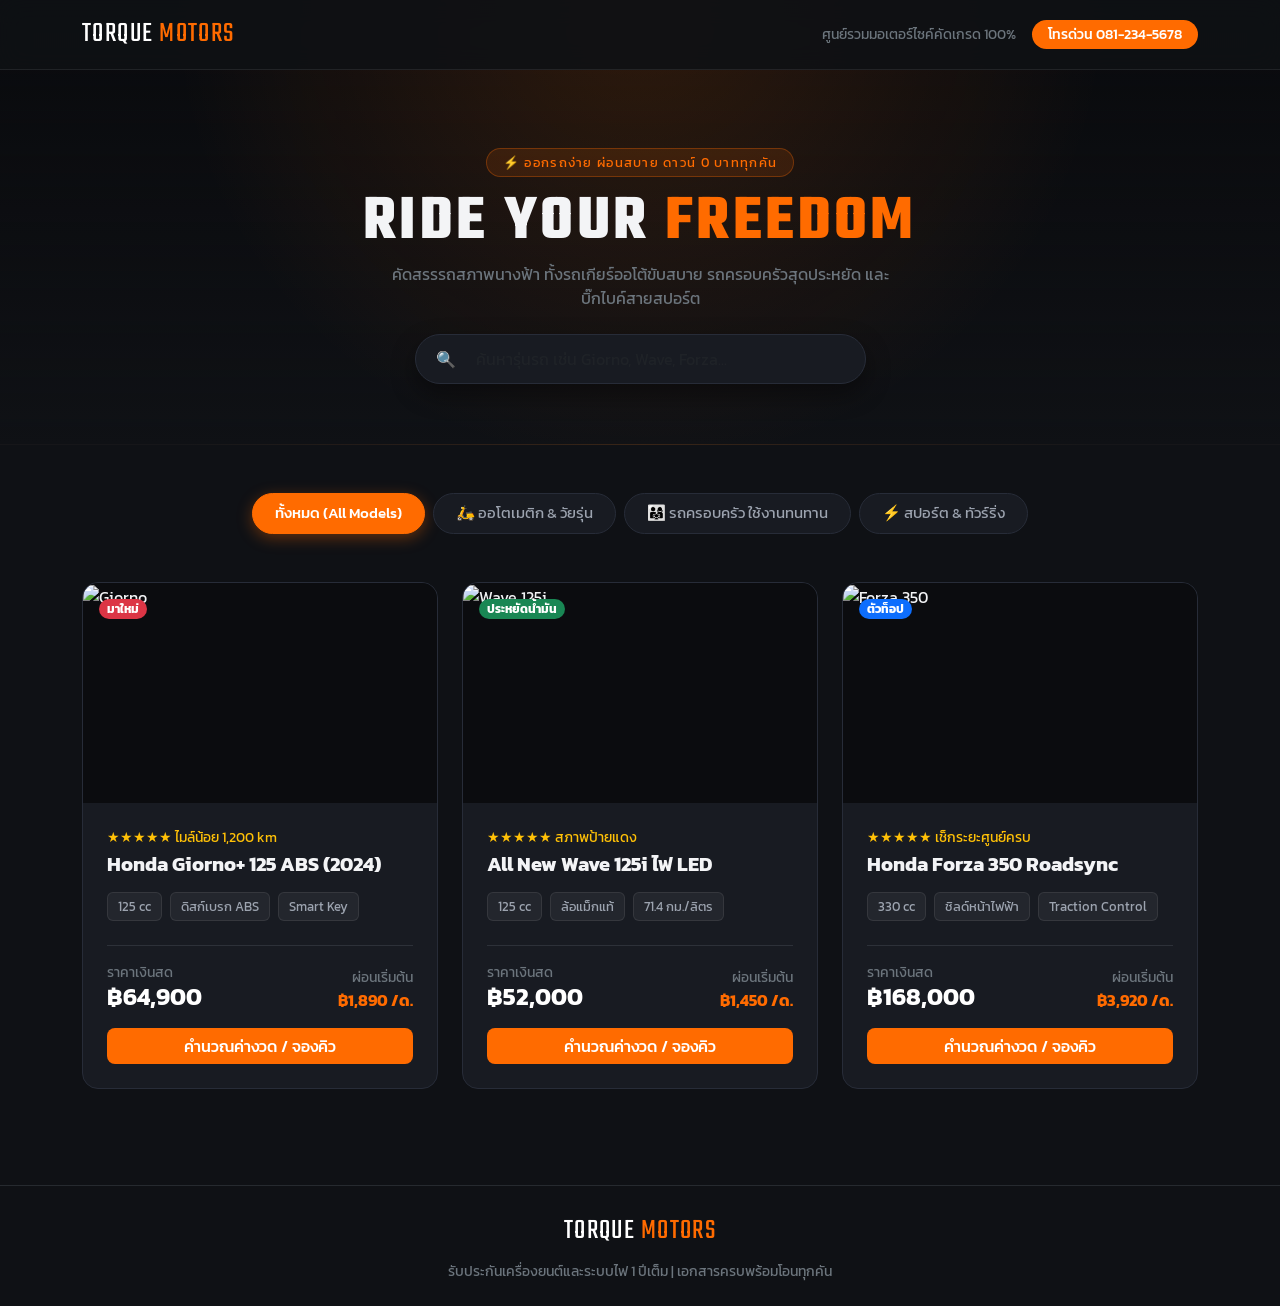
==== index.html @ 27808478 "first commit" ====
<!DOCTYPE html>
<html lang="th">
<head>
  <meta charset="UTF-8">
  <meta name="viewport" content="width=device-width, initial-scale=1.0">
  <title>TORQUE MOTORS | ซื้อขาย แลกเปลี่ยน รถมอเตอร์ไซค์คุณภาพ</title>

  <!-- Bootstrap 5.3 CSS CDN -->
  <link href="https://cdn.jsdelivr.net/npm/bootstrap@5.3.3/dist/css/bootstrap.min.css" rel="stylesheet">
  <link rel="stylesheet" href="style.css">
</head>
<body>

  <!-- แถบ Navigation -->
  <nav class="navbar navbar-expand-lg street-nav fixed-top py-2">
    <div class="container">
      <a class="navbar-brand brand-logo" href="#">
        TORQUE <span>MOTORS</span>
      </a>
      
      <div class="d-flex align-items-center gap-3">
        <span class="d-none d-md-inline text-secondary small">ศูนย์รวมมอเตอร์ไซค์คัดเกรด 100%</span>
        <a href="tel:0812345678" class="btn btn-neon btn-sm px-3 rounded-pill">
          โทรด่วน 081-234-5678
        </a>
      </div>
    </div>
  </nav>

  <!-- Hero Section -->
  <header class="hero-banner text-center">
    <div class="container pt-5">
      <div class="badge-tag d-inline-block px-3 py-1 rounded-pill mb-3">
        ⚡ ออกรถง่าย ผ่อนสบาย ดาวน์ 0 บาททุกคัน
      </div>
      <h1 class="sport-title display-3 fw-bold mb-2">
        RIDE YOUR <span style="color: var(--neon-orange);">FREEDOM</span>
      </h1>
      <p class="text-secondary mb-4 mx-auto" style="max-width: 540px;">
        คัดสรรรถสภาพนางฟ้า ทั้งรถเกียร์ออโต้ขับสบาย รถครอบครัวสุดประหยัด และบิ๊กไบค์สายสปอร์ต
      </p>

      <!-- Search Box -->
      <div class="row justify-content-center">
        <div class="col-11 col-md-6 col-lg-5">
          <div class="search-box d-flex align-items-center">
            <span class="text-secondary me-2">🔍</span>
            <input type="text" id="searchInput" class="form-control" placeholder="ค้นหารุ่นรถ เช่น Giorno, Wave, Forza...">
          </div>
        </div>
      </div>
    </div>
  </header>

  <!-- Product & Filter Section -->
  <main class="container py-5">
    <!-- หมวดหมู่แบบกดสลับ -->
    <div class="d-flex justify-content-center flex-wrap gap-2 mb-5">
      <button class="tab-filter active" data-category="all">ทั้งหมด (All Models)</button>
      <button class="tab-filter" data-category="street">🛵 ออโตเมติก & วัยรุ่น</button>
      <button class="tab-filter" data-category="family">👨‍👩‍👧 รถครอบครัว ใช้งานทนทาน</button>
      <button class="tab-filter" data-category="sport">⚡ สปอร์ต & ทัวร์ริ่ง</button>
    </div>

    <!-- รายการรถ -->
    <div class="row g-4" id="bikeGrid">

      <!-- คันที่ 1: Giorno (สไตล์วัยรุ่น/ผู้ใหญ่ชิคๆ) -->
      <div class="col-12 col-md-6 col-lg-4 bike-item" data-category="street" data-name="giorno plus 125">
        <div class="moto-card h-100 d-flex flex-column">
          <div class="moto-thumb">
            <img src="https://images.unsplash.com/photo-1558981403-c5f9899a28bc?auto=format&fit=crop&w=700&q=80" alt="Giorno">
            <span class="badge bg-danger position-absolute top-0 start-0 m-3 rounded-pill px-2 py-1">มาใหม่</span>
          </div>
          <div class="p-4 d-flex flex-column flex-grow-1">
            <div class="text-warning small mb-1">★★★★★ ไมล์น้อย 1,200 km</div>
            <h3 class="h5 fw-bold mb-3">Honda Giorno+ 125 ABS (2024)</h3>
            
            <div class="d-flex flex-wrap gap-2 mb-4">
              <span class="spec-chip">125 cc</span>
              <span class="spec-chip">ดิสก์เบรก ABS</span>
              <span class="spec-chip">Smart Key</span>
            </div>

            <div class="mt-auto pt-3 border-top border-secondary border-opacity-25">
              <div class="d-flex justify-content-between align-items-end mb-3">
                <div>
                  <span class="text-secondary small d-block">ราคาเงินสด</span>
                  <span class="h4 fw-bold mb-0 text-white">฿64,900</span>
                </div>
                <div class="text-end">
                  <span class="text-secondary small d-block">ผ่อนเริ่มต้น</span>
                  <span class="fw-bold" style="color: var(--neon-orange);">฿1,890 /ด.</span>
                </div>
              </div>

              <div class="d-grid gap-2">
                <button class="btn btn-neon calc-btn" data-model="Honda Giorno+ 125" data-price="64900">
                  คำนวณค่างวด / จองคิว
                </button>
              </div>
            </div>
          </div>
        </div>
      </div>

      <!-- คันที่ 2: Wave (รถครอบครัว ทน ประหยัดน้ำมัน) -->
      <div class="col-12 col-md-6 col-lg-4 bike-item" data-category="family" data-name="wave 125i led">
        <div class="moto-card h-100 d-flex flex-column">
          <div class="moto-thumb">
            <img src="https://images.unsplash.com/photo-1568772585407-9361f9bf3a87?auto=format&fit=crop&w=700&q=80" alt="Wave 125i">
            <span class="badge bg-success position-absolute top-0 start-0 m-3 rounded-pill px-2 py-1">ประหยัดน้ำมัน</span>
          </div>
          <div class="p-4 d-flex flex-column flex-grow-1">
            <div class="text-warning small mb-1">★★★★★ สภาพป้ายแดง</div>
            <h3 class="h5 fw-bold mb-3">All New Wave 125i ไฟ LED</h3>
            
            <div class="d-flex flex-wrap gap-2 mb-4">
              <span class="spec-chip">125 cc</span>
              <span class="spec-chip">ล้อแม็กแท้</span>
              <span class="spec-chip">71.4 กม./ลิตร</span>
            </div>

            <div class="mt-auto pt-3 border-top border-secondary border-opacity-25">
              <div class="d-flex justify-content-between align-items-end mb-3">
                <div>
                  <span class="text-secondary small d-block">ราคาเงินสด</span>
                  <span class="h4 fw-bold mb-0 text-white">฿52,000</span>
                </div>
                <div class="text-end">
                  <span class="text-secondary small d-block">ผ่อนเริ่มต้น</span>
                  <span class="fw-bold" style="color: var(--neon-orange);">฿1,450 /ด.</span>
                </div>
              </div>

              <div class="d-grid gap-2">
                <button class="btn btn-neon calc-btn" data-model="Wave 125i LED" data-price="52000">
                  คำนวณค่างวด / จองคิว
                </button>
              </div>
            </div>
          </div>
        </div>
      </div>

      <!-- คันที่ 3: Forza 350 (บิ๊กสกู๊ตเตอร์ หรู เท่ สปอร์ต) -->
      <div class="col-12 col-md-6 col-lg-4 bike-item" data-category="sport" data-name="forza 350 roadsync">
        <div class="moto-card h-100 d-flex flex-column">
          <div class="moto-thumb">
            <img src="https://images.unsplash.com/photo-1485965120184-e220f721d03e?auto=format&fit=crop&w=700&q=80" alt="Forza 350">
            <span class="badge bg-primary position-absolute top-0 start-0 m-3 rounded-pill px-2 py-1">ตัวท็อป</span>
          </div>
          <div class="p-4 d-flex flex-column flex-grow-1">
            <div class="text-warning small mb-1">★★★★★ เช็กระยะศูนย์ครบ</div>
            <h3 class="h5 fw-bold mb-3">Honda Forza 350 Roadsync</h3>
            
            <div class="d-flex flex-wrap gap-2 mb-4">
              <span class="spec-chip">330 cc</span>
              <span class="spec-chip">ชิลด์หน้าไฟฟ้า</span>
              <span class="spec-chip">Traction Control</span>
            </div>

            <div class="mt-auto pt-3 border-top border-secondary border-opacity-25">
              <div class="d-flex justify-content-between align-items-end mb-3">
                <div>
                  <span class="text-secondary small d-block">ราคาเงินสด</span>
                  <span class="h4 fw-bold mb-0 text-white">฿168,000</span>
                </div>
                <div class="text-end">
                  <span class="text-secondary small d-block">ผ่อนเริ่มต้น</span>
                  <span class="fw-bold" style="color: var(--neon-orange);">฿3,920 /ด.</span>
                </div>
              </div>

              <div class="d-grid gap-2">
                <button class="btn btn-neon calc-btn" data-model="Forza 350" data-price="168000">
                  คำนวณค่างวด / จองคิว
                </button>
              </div>
            </div>
          </div>
        </div>
      </div>

    </div>

    <!-- ข้อความค้นหาไม่เจอ -->
    <div id="noMatch" class="text-center py-5 d-none">
      <h4 class="text-secondary">ไม่พบรถรุ่นที่คุณตามหา</h4>
      <p class="text-muted small">พิมพ์ยี่ห้อหรือรุ่นอื่น หรือติดต่อทีมงานให้ช่วยหารถได้ทันทีครับ</p>
    </div>
  </main>

  <!-- Modal ป๊อปอัปคำนวณค่างวด -->
  <div class="modal fade" id="calcModal" tabindex="-1">
    <div class="modal-dialog modal-dialog-centered">
      <div class="modal-content" style="background-color: var(--bg-card); border: 1px solid var(--border-card); color: #fff;">
        <div class="modal-header border-bottom border-secondary border-opacity-25">
          <h5 class="modal-title font-monospace" id="modalBikeName">คำนวณค่างวด</h5>
          <button type="button" class="btn-close btn-close-white" data-bs-dismiss="modal"></button>
        </div>
        <div class="modal-body p-4">
          <div class="mb-3">
            <label class="form-label small text-secondary">ราคาตัวรถ (บาท)</label>
            <input type="text" id="modalPriceInput" class="form-control bg-dark text-white border-secondary" readonly>
          </div>
          
          <div class="mb-3">
            <label class="form-label small text-secondary">เลือกเงินดาวน์: <span id="downPercentText" class="text-warning">15%</span></label>
            <input type="range" class="form-range" id="downRange" min="0" max="30" step="5" value="15">
          </div>

          <div class="mb-4">
            <label class="form-label small text-secondary">ระยะเวลาผ่อน</label>
            <select class="form-select bg-dark text-white border-secondary" id="periodSelect">
              <option value="24">24 เดือน (2 ปี)</option>
              <option value="36" selected>36 เดือน (3 ปี)</option>
              <option value="48">48 เดือน (4 ปี)</option>
            </select>
          </div>

          <div class="p-3 rounded text-center" style="background: rgba(255, 107, 0, 0.1); border: 1px dashed var(--neon-orange);">
            <div class="small text-secondary mb-1">ประมาณการค่างวดต่อเดือน</div>
            <div class="display-6 fw-bold" style="color: var(--neon-orange);" id="monthlyResult">฿0</div>
          </div>
        </div>
        <div class="modal-footer border-top border-secondary border-opacity-25">
          <button type="button" class="btn btn-secondary btn-sm" data-bs-dismiss="modal">ปิด</button>
          <a href="#" id="lineConfirmBtn" class="btn btn-neon btn-sm">สนใจทักไลน์จองคันนี้</a>
        </div>
      </div>
    </div>
  </div>

  <!-- Footer -->
  <footer class="py-4 text-center border-top border-secondary border-opacity-25 mt-5">
    <div class="container">
      <div class="brand-logo mb-2">TORQUE <span>MOTORS</span></div>
      <p class="text-secondary small mb-0">รับประกันเครื่องยนต์และระบบไฟ 1 ปีเต็ม | เอกสารครบพร้อมโอนทุกคัน</p>
    </div>
  </footer>

  <!-- Bootstrap 5.3 JS Bundle -->
  <script src="https://cdn.jsdelivr.net/npm/bootstrap@5.3.3/dist/js/bootstrap.bundle.min.js"></script>
  <script src="script.js"></script>
</body>
</html>
---- style.css ----
@import url('https://fonts.googleapis.com/css2?family=Kanit:wght@300;400;500;600;700&family=Teko:wght@600;700&display=swap');

:root {
  --bg-dark: #0f1115;
  --bg-card: #181b22;
  --border-card: #272c38;
  --text-main: #f3f4f6;
  --text-dim: #9ca3af;
  --neon-orange: #ff6b00;
  --neon-orange-hover: #ff8533;
  --electric-blue: #0084ff;
}

body {
  background-color: var(--bg-dark);
  color: var(--text-main);
  font-family: 'Kanit', sans-serif;
  overflow-x: hidden;
}

/* หัวข้อสไตล์สปอร์ตโฉบเฉี่ยว */
.sport-title {
  font-family: 'Teko', sans-serif;
  letter-spacing: 0.05em;
  line-height: 0.95;
  text-transform: uppercase;
}

/* Navbar */
.street-nav {
  background-color: rgba(15, 17, 21, 0.9);
  backdrop-filter: blur(12px);
  border-bottom: 1px solid rgba(255, 255, 255, 0.08);
}

.brand-logo {
  font-family: 'Teko', sans-serif;
  font-size: 1.8rem;
  letter-spacing: 0.05em;
  color: #fff;
}

.brand-logo span {
  color: var(--neon-orange);
}

/* Hero Section */
.hero-banner {
  position: relative;
  background: radial-gradient(circle at center top, rgba(255, 107, 0, 0.15) 0%, transparent 60%),
              linear-gradient(to bottom, transparent, var(--bg-dark)),
              #090a0d;
  padding: 100px 0 60px 0;
  border-bottom: 1px solid rgba(255, 255, 255, 0.05);
}

.badge-tag {
  background-color: rgba(255, 107, 0, 0.12);
  color: var(--neon-orange);
  border: 1px solid rgba(255, 107, 0, 0.3);
  font-size: 0.8rem;
  letter-spacing: 0.1em;
}

/* กล่อง Search Bar */
.search-box {
  background: var(--bg-card);
  border: 1px solid var(--border-card);
  border-radius: 50px;
  padding: 6px 8px 6px 20px;
  box-shadow: 0 10px 25px rgba(0, 0, 0, 0.4);
}

.search-box input {
  background: transparent;
  border: none;
  color: #fff;
}

.search-box input:focus {
  background: transparent;
  color: #fff;
  box-shadow: none;
}

/* ปุ่มตัวกรองรถ */
.tab-filter {
  background-color: var(--bg-card);
  border: 1px solid var(--border-card);
  color: var(--text-dim);
  border-radius: 50px;
  padding: 8px 22px;
  font-size: 0.95rem;
  transition: all 0.25s ease;
}

.tab-filter:hover {
  color: #fff;
  border-color: rgba(255, 255, 255, 0.3);
}

.tab-filter.active {
  background-color: var(--neon-orange);
  border-color: var(--neon-orange);
  color: #fff;
  font-weight: 500;
  box-shadow: 0 4px 15px rgba(255, 107, 0, 0.35);
}

/* การ์ดรถ มอเตอร์ไซค์ */
.moto-card {
  background-color: var(--bg-card);
  border: 1px solid var(--border-card);
  border-radius: 16px;
  overflow: hidden;
  transition: transform 0.3s ease, border-color 0.3s ease, box-shadow 0.3s ease;
}

.moto-card:hover {
  transform: translateY(-6px);
  border-color: rgba(255, 107, 0, 0.5);
  box-shadow: 0 12px 30px rgba(0, 0, 0, 0.6);
}

.moto-thumb {
  height: 220px;
  background-color: #0b0c0f;
  position: relative;
  overflow: hidden;
}

.moto-thumb img {
  width: 100%;
  height: 100%;
  object-fit: cover;
  transition: transform 0.5s ease;
}

.moto-card:hover .moto-thumb img {
  transform: scale(1.06);
}

.spec-chip {
  background-color: rgba(255, 255, 255, 0.05);
  border: 1px solid rgba(255, 255, 255, 0.08);
  color: var(--text-dim);
  font-size: 0.8rem;
  padding: 4px 10px;
  border-radius: 6px;
}

/* ปุ่มแอ็กชัน */
.btn-neon {
  background-color: var(--neon-orange);
  color: #fff;
  border: none;
  font-weight: 500;
  border-radius: 8px;
  transition: all 0.25s ease;
}

.btn-neon:hover {
  background-color: var(--neon-orange-hover);
  color: #fff;
  box-shadow: 0 0 15px rgba(255, 107, 0, 0.4);
}

.btn-calc {
  background-color: transparent;
  color: var(--text-dim);
  border: 1px solid var(--border-card);
  border-radius: 8px;
  font-size: 0.85rem;
}

.btn-calc:hover {
  color: #fff;
  border-color: rgba(255, 255, 255, 0.25);
  background-color: rgba(255, 255, 255, 0.05);
}
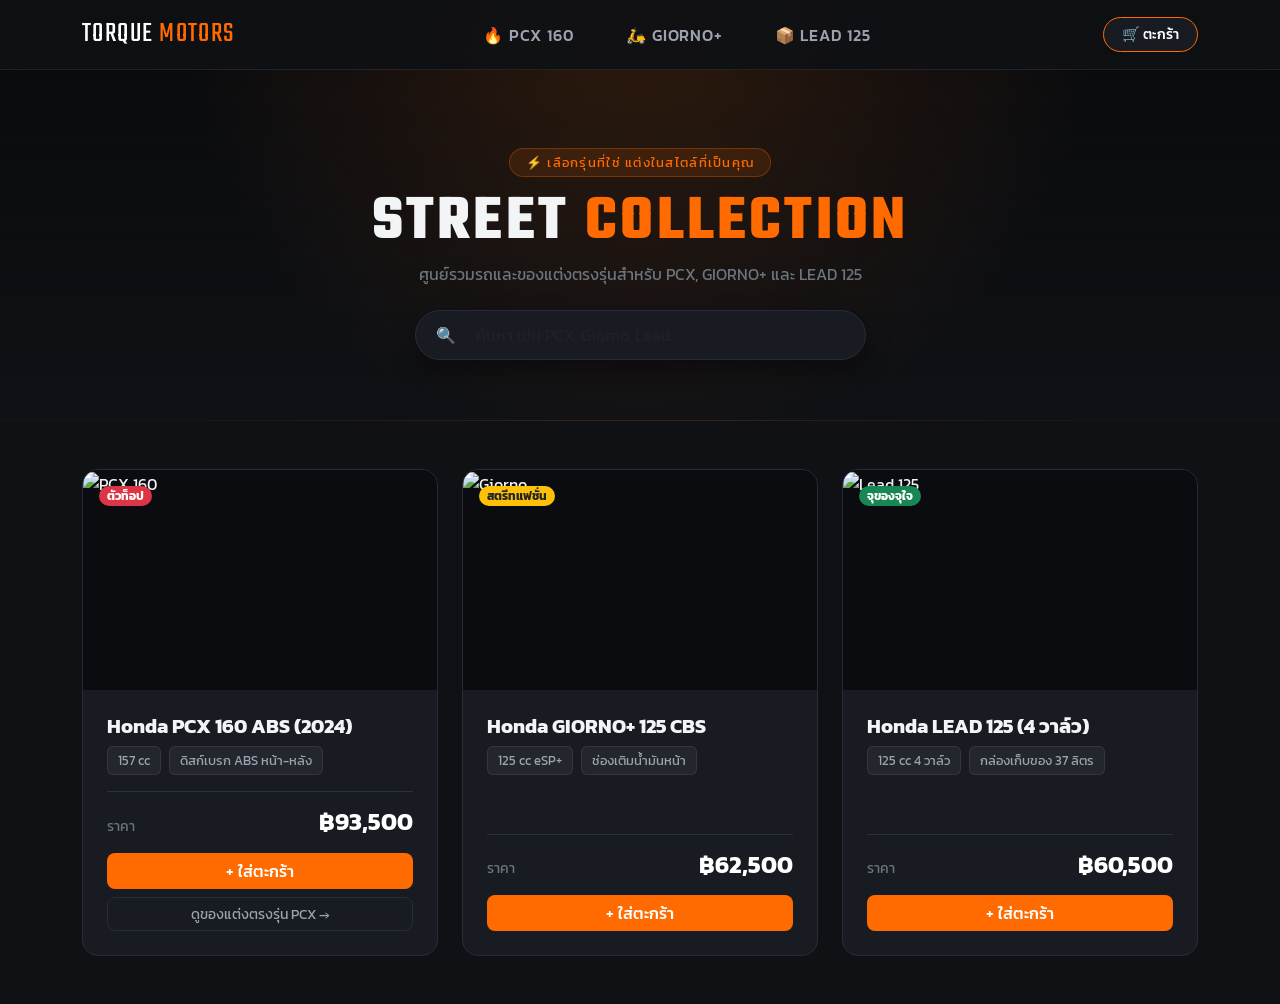
==== commit 88dc63ea: "addtagbar" ====
--- a/index.html
+++ b/index.html
@@ -3,7 +3,7 @@
 <head>
   <meta charset="UTF-8">
   <meta name="viewport" content="width=device-width, initial-scale=1.0">
-  <title>TORQUE MOTORS | ซื้อขาย แลกเปลี่ยน รถมอเตอร์ไซค์คุณภาพ</title>
+  <title>TORQUE MOTORS | รถมอเตอร์ไซค์และของแต่งซิ่ง</title>
 
   <!-- Bootstrap 5.3 CSS CDN -->
   <link href="https://cdn.jsdelivr.net/npm/bootstrap@5.3.3/dist/css/bootstrap.min.css" rel="stylesheet">
@@ -11,131 +11,151 @@
 </head>
 <body>
 
-  <!-- แถบ Navigation -->
+  <!-- 1. NAVIGATION BAR -->
   <nav class="navbar navbar-expand-lg street-nav fixed-top py-2">
     <div class="container">
-      <a class="navbar-brand brand-logo" href="#">
+      <!-- โลโก้ร้าน -->
+      <a class="navbar-brand brand-logo" href="index.html">
         TORQUE <span>MOTORS</span>
       </a>
-      
-      <div class="d-flex align-items-center gap-3">
-        <span class="d-none d-md-inline text-secondary small">ศูนย์รวมมอเตอร์ไซค์คัดเกรด 100%</span>
-        <a href="tel:0812345678" class="btn btn-neon btn-sm px-3 rounded-pill">
-          โทรด่วน 081-234-5678
-        </a>
+
+      <!-- ปุ่ม Hamburger สำหรับหน้าจอมือถือ -->
+      <button class="navbar-toggler border-0 text-white" type="button" data-bs-toggle="collapse" data-bs-target="#navContent">
+        <span class="navbar-toggler-icon" style="filter: invert(1);"></span>
+      </button>
+
+      <!-- ลิงก์เมนูแยกรุ่นรถยอดฮิต -->
+      <div class="collapse navbar-collapse justify-content-center" id="navContent">
+        <ul class="navbar-nav gap-2 gap-lg-4 text-center my-3 my-lg-0">
+          <li class="nav-item">
+            <a class="nav-link custom-nav-link" href="pcx.html">🔥 PCX 160</a>
+          </li>
+          <li class="nav-item">
+            <a class="nav-link custom-nav-link" href="giorno.html">🛵 GIORNO+</a>
+          </li>
+          <li class="nav-item">
+            <a class="nav-link custom-nav-link" href="lead.html">📦 LEAD 125</a>
+          </li>
+        </ul>
+      </div>
+
+      <!-- ปุ่มเปิดตะกร้าสินค้า (Cart Button) -->
+      <div class="d-flex align-items-center">
+        <button class="btn btn-cart position-relative" type="button" data-bs-toggle="offcanvas" data-bs-target="#cartSidebar">
+          🛒 ตะกร้า
+          <span id="cartBadge" class="position-absolute top-0 start-100 translate-middle badge rounded-pill bg-danger d-none">
+            0
+          </span>
+        </button>
       </div>
     </div>
   </nav>
 
-  <!-- Hero Section -->
+  <!-- 2. OFFCANVAS ตะกร้าสินค้า (แถบสไลด์ข้างขวา) -->
+  <div class="offcanvas offcanvas-end text-bg-dark" tabindex="-1" id="cartSidebar" style="background-color: var(--bg-card) !important; border-left: 1px solid var(--border-card);">
+    <div class="offcanvas-header border-bottom border-secondary border-opacity-25">
+      <h5 class="offcanvas-title font-monospace">🛒 รายการในตะกร้า (<span id="cartCountHeader">0</span>)</h5>
+      <button type="button" class="btn-close btn-close-white" data-bs-dismiss="offcanvas"></button>
+    </div>
+    
+    <div class="offcanvas-body d-flex flex-column">
+      <!-- รายการสินค้าจะถูกสร้างด้วย JS ที่นี่ -->
+      <div id="cartItemsList" class="flex-grow-1 overflow-y-auto mb-3">
+        <p class="text-secondary text-center my-5 empty-msg">ยังไม่มีสินค้าในตะกร้า</p>
+      </div>
+
+      <!-- ยอดรวมและการชำระเงิน -->
+      <div class="border-top border-secondary border-opacity-25 pt-3">
+        <div class="d-flex justify-content-between align-items-center mb-3">
+          <span class="text-secondary">ยอดรวมทั้งสิ้น</span>
+          <span class="h4 fw-bold mb-0" style="color: var(--neon-orange);" id="cartTotalPrice">฿0</span>
+        </div>
+        <div class="d-grid gap-2">
+          <button class="btn btn-neon" id="checkoutBtn">สั่งซื้อผ่าน LINE</button>
+          <button class="btn btn-outline-secondary btn-sm" id="clearCartBtn">ล้างตะกร้า</button>
+        </div>
+      </div>
+    </div>
+  </div>
+
+  <!-- 3. HERO BANNER -->
   <header class="hero-banner text-center">
     <div class="container pt-5">
       <div class="badge-tag d-inline-block px-3 py-1 rounded-pill mb-3">
-        ⚡ ออกรถง่าย ผ่อนสบาย ดาวน์ 0 บาททุกคัน
+        ⚡ เลือกรุ่นที่ใช่ แต่งในสไตล์ที่เป็นคุณ
       </div>
       <h1 class="sport-title display-3 fw-bold mb-2">
-        RIDE YOUR <span style="color: var(--neon-orange);">FREEDOM</span>
+        STREET <span style="color: var(--neon-orange);">COLLECTION</span>
       </h1>
       <p class="text-secondary mb-4 mx-auto" style="max-width: 540px;">
-        คัดสรรรถสภาพนางฟ้า ทั้งรถเกียร์ออโต้ขับสบาย รถครอบครัวสุดประหยัด และบิ๊กไบค์สายสปอร์ต
+        ศูนย์รวมรถและของแต่งตรงรุ่นสำหรับ PCX, GIORNO+ และ LEAD 125
       </p>
 
-      <!-- Search Box -->
       <div class="row justify-content-center">
         <div class="col-11 col-md-6 col-lg-5">
           <div class="search-box d-flex align-items-center">
             <span class="text-secondary me-2">🔍</span>
-            <input type="text" id="searchInput" class="form-control" placeholder="ค้นหารุ่นรถ เช่น Giorno, Wave, Forza...">
+            <input type="text" id="searchInput" class="form-control" placeholder="ค้นหา เช่น PCX, Giorno, Lead...">
           </div>
         </div>
       </div>
     </div>
   </header>
 
-  <!-- Product & Filter Section -->
+  <!-- 4. MAIN PRODUCTS -->
   <main class="container py-5">
-    <!-- หมวดหมู่แบบกดสลับ -->
-    <div class="d-flex justify-content-center flex-wrap gap-2 mb-5">
-      <button class="tab-filter active" data-category="all">ทั้งหมด (All Models)</button>
-      <button class="tab-filter" data-category="street">🛵 ออโตเมติก & วัยรุ่น</button>
-      <button class="tab-filter" data-category="family">👨‍👩‍👧 รถครอบครัว ใช้งานทนทาน</button>
-      <button class="tab-filter" data-category="sport">⚡ สปอร์ต & ทัวร์ริ่ง</button>
-    </div>
-
-    <!-- รายการรถ -->
     <div class="row g-4" id="bikeGrid">
 
-      <!-- คันที่ 1: Giorno (สไตล์วัยรุ่น/ผู้ใหญ่ชิคๆ) -->
-      <div class="col-12 col-md-6 col-lg-4 bike-item" data-category="street" data-name="giorno plus 125">
+      <!-- PCX 160 -->
+      <div class="col-12 col-md-6 col-lg-4 bike-item" data-category="street" data-name="pcx 160 abs" id="pcx">
         <div class="moto-card h-100 d-flex flex-column">
           <div class="moto-thumb">
-            <img src="https://images.unsplash.com/photo-1558981403-c5f9899a28bc?auto=format&fit=crop&w=700&q=80" alt="Giorno">
-            <span class="badge bg-danger position-absolute top-0 start-0 m-3 rounded-pill px-2 py-1">มาใหม่</span>
+            <img src="https://images.unsplash.com/photo-1558981403-c5f9899a28bc?auto=format&fit=crop&w=700&q=80" alt="PCX 160">
+            <span class="badge bg-danger position-absolute top-0 start-0 m-3 rounded-pill px-2 py-1">ตัวท็อป</span>
           </div>
           <div class="p-4 d-flex flex-column flex-grow-1">
-            <div class="text-warning small mb-1">★★★★★ ไมล์น้อย 1,200 km</div>
-            <h3 class="h5 fw-bold mb-3">Honda Giorno+ 125 ABS (2024)</h3>
-            
-            <div class="d-flex flex-wrap gap-2 mb-4">
-              <span class="spec-chip">125 cc</span>
-              <span class="spec-chip">ดิสก์เบรก ABS</span>
-              <span class="spec-chip">Smart Key</span>
-            </div>
-
+            <h3 class="h5 fw-bold mb-2">Honda PCX 160 ABS (2024)</h3>
+            <div class="d-flex flex-wrap gap-2 mb-3">
+              <span class="spec-chip">157 cc</span>
+              <span class="spec-chip">ดิสก์เบรก ABS หน้า-หลัง</span>
+            </div>
             <div class="mt-auto pt-3 border-top border-secondary border-opacity-25">
               <div class="d-flex justify-content-between align-items-end mb-3">
-                <div>
-                  <span class="text-secondary small d-block">ราคาเงินสด</span>
-                  <span class="h4 fw-bold mb-0 text-white">฿64,900</span>
-                </div>
-                <div class="text-end">
-                  <span class="text-secondary small d-block">ผ่อนเริ่มต้น</span>
-                  <span class="fw-bold" style="color: var(--neon-orange);">฿1,890 /ด.</span>
-                </div>
-              </div>
-
+                <span class="text-secondary small">ราคา</span>
+                <span class="h4 fw-bold mb-0 text-white">฿93,500</span>
+              </div>
               <div class="d-grid gap-2">
-                <button class="btn btn-neon calc-btn" data-model="Honda Giorno+ 125" data-price="64900">
-                  คำนวณค่างวด / จองคิว
+                <button class="btn btn-neon add-to-cart-btn" data-id="pcx160" data-name="Honda PCX 160 ABS" data-price="93500">
+                  + ใส่ตะกร้า
                 </button>
-              </div>
-            </div>
-          </div>
-        </div>
-      </div>
-
-      <!-- คันที่ 2: Wave (รถครอบครัว ทน ประหยัดน้ำมัน) -->
-      <div class="col-12 col-md-6 col-lg-4 bike-item" data-category="family" data-name="wave 125i led">
+                <a href="pcx-custom.html" class="btn btn-calc text-center">ดูของแต่งตรงรุ่น PCX &rarr;</a>
+              </div>
+            </div>
+          </div>
+        </div>
+      </div>
+
+      <!-- GIORNO+ -->
+      <div class="col-12 col-md-6 col-lg-4 bike-item" data-category="street" data-name="giorno plus 125" id="giorno">
         <div class="moto-card h-100 d-flex flex-column">
           <div class="moto-thumb">
-            <img src="https://images.unsplash.com/photo-1568772585407-9361f9bf3a87?auto=format&fit=crop&w=700&q=80" alt="Wave 125i">
-            <span class="badge bg-success position-absolute top-0 start-0 m-3 rounded-pill px-2 py-1">ประหยัดน้ำมัน</span>
+            <img src="https://images.unsplash.com/photo-1485965120184-e220f721d03e?auto=format&fit=crop&w=700&q=80" alt="Giorno">
+            <span class="badge bg-warning text-dark position-absolute top-0 start-0 m-3 rounded-pill px-2 py-1">สตรีทแฟชั่น</span>
           </div>
           <div class="p-4 d-flex flex-column flex-grow-1">
-            <div class="text-warning small mb-1">★★★★★ สภาพป้ายแดง</div>
-            <h3 class="h5 fw-bold mb-3">All New Wave 125i ไฟ LED</h3>
-            
-            <div class="d-flex flex-wrap gap-2 mb-4">
-              <span class="spec-chip">125 cc</span>
-              <span class="spec-chip">ล้อแม็กแท้</span>
-              <span class="spec-chip">71.4 กม./ลิตร</span>
-            </div>
-
+            <h3 class="h5 fw-bold mb-2">Honda GIORNO+ 125 CBS</h3>
+            <div class="d-flex flex-wrap gap-2 mb-3">
+              <span class="spec-chip">125 cc eSP+</span>
+              <span class="spec-chip">ช่องเติมน้ำมันหน้า</span>
+            </div>
             <div class="mt-auto pt-3 border-top border-secondary border-opacity-25">
               <div class="d-flex justify-content-between align-items-end mb-3">
-                <div>
-                  <span class="text-secondary small d-block">ราคาเงินสด</span>
-                  <span class="h4 fw-bold mb-0 text-white">฿52,000</span>
-                </div>
-                <div class="text-end">
-                  <span class="text-secondary small d-block">ผ่อนเริ่มต้น</span>
-                  <span class="fw-bold" style="color: var(--neon-orange);">฿1,450 /ด.</span>
-                </div>
-              </div>
-
+                <span class="text-secondary small">ราคา</span>
+                <span class="h4 fw-bold mb-0 text-white">฿62,500</span>
+              </div>
               <div class="d-grid gap-2">
-                <button class="btn btn-neon calc-btn" data-model="Wave 125i LED" data-price="52000">
-                  คำนวณค่างวด / จองคิว
+                <button class="btn btn-neon add-to-cart-btn" data-id="giorno125" data-name="Honda GIORNO+ 125 CBS" data-price="62500">
+                  + ใส่ตะกร้า
                 </button>
               </div>
             </div>
@@ -143,38 +163,27 @@
         </div>
       </div>
 
-      <!-- คันที่ 3: Forza 350 (บิ๊กสกู๊ตเตอร์ หรู เท่ สปอร์ต) -->
-      <div class="col-12 col-md-6 col-lg-4 bike-item" data-category="sport" data-name="forza 350 roadsync">
+      <!-- LEAD 125 -->
+      <div class="col-12 col-md-6 col-lg-4 bike-item" data-category="family" data-name="lead 125 u-box" id="lead">
         <div class="moto-card h-100 d-flex flex-column">
           <div class="moto-thumb">
-            <img src="https://images.unsplash.com/photo-1485965120184-e220f721d03e?auto=format&fit=crop&w=700&q=80" alt="Forza 350">
-            <span class="badge bg-primary position-absolute top-0 start-0 m-3 rounded-pill px-2 py-1">ตัวท็อป</span>
+            <img src="https://images.unsplash.com/photo-1568772585407-9361f9bf3a87?auto=format&fit=crop&w=700&q=80" alt="Lead 125">
+            <span class="badge bg-success position-absolute top-0 start-0 m-3 rounded-pill px-2 py-1">จุของจุใจ</span>
           </div>
           <div class="p-4 d-flex flex-column flex-grow-1">
-            <div class="text-warning small mb-1">★★★★★ เช็กระยะศูนย์ครบ</div>
-            <h3 class="h5 fw-bold mb-3">Honda Forza 350 Roadsync</h3>
-            
-            <div class="d-flex flex-wrap gap-2 mb-4">
-              <span class="spec-chip">330 cc</span>
-              <span class="spec-chip">ชิลด์หน้าไฟฟ้า</span>
-              <span class="spec-chip">Traction Control</span>
-            </div>
-
+            <h3 class="h5 fw-bold mb-2">Honda LEAD 125 (4 วาล์ว)</h3>
+            <div class="d-flex flex-wrap gap-2 mb-3">
+              <span class="spec-chip">125 cc 4 วาล์ว</span>
+              <span class="spec-chip">กล่องเก็บของ 37 ลิตร</span>
+            </div>
             <div class="mt-auto pt-3 border-top border-secondary border-opacity-25">
               <div class="d-flex justify-content-between align-items-end mb-3">
-                <div>
-                  <span class="text-secondary small d-block">ราคาเงินสด</span>
-                  <span class="h4 fw-bold mb-0 text-white">฿168,000</span>
-                </div>
-                <div class="text-end">
-                  <span class="text-secondary small d-block">ผ่อนเริ่มต้น</span>
-                  <span class="fw-bold" style="color: var(--neon-orange);">฿3,920 /ด.</span>
-                </div>
-              </div>
-
+                <span class="text-secondary small">ราคา</span>
+                <span class="h4 fw-bold mb-0 text-white">฿60,500</span>
+              </div>
               <div class="d-grid gap-2">
-                <button class="btn btn-neon calc-btn" data-model="Forza 350" data-price="168000">
-                  คำนวณค่างวด / จองคิว
+                <button class="btn btn-neon add-to-cart-btn" data-id="lead125" data-name="Honda LEAD 125" data-price="60500">
+                  + ใส่ตะกร้า
                 </button>
               </div>
             </div>
@@ -183,62 +192,7 @@
       </div>
 
     </div>
-
-    <!-- ข้อความค้นหาไม่เจอ -->
-    <div id="noMatch" class="text-center py-5 d-none">
-      <h4 class="text-secondary">ไม่พบรถรุ่นที่คุณตามหา</h4>
-      <p class="text-muted small">พิมพ์ยี่ห้อหรือรุ่นอื่น หรือติดต่อทีมงานให้ช่วยหารถได้ทันทีครับ</p>
-    </div>
   </main>
-
-  <!-- Modal ป๊อปอัปคำนวณค่างวด -->
-  <div class="modal fade" id="calcModal" tabindex="-1">
-    <div class="modal-dialog modal-dialog-centered">
-      <div class="modal-content" style="background-color: var(--bg-card); border: 1px solid var(--border-card); color: #fff;">
-        <div class="modal-header border-bottom border-secondary border-opacity-25">
-          <h5 class="modal-title font-monospace" id="modalBikeName">คำนวณค่างวด</h5>
-          <button type="button" class="btn-close btn-close-white" data-bs-dismiss="modal"></button>
-        </div>
-        <div class="modal-body p-4">
-          <div class="mb-3">
-            <label class="form-label small text-secondary">ราคาตัวรถ (บาท)</label>
-            <input type="text" id="modalPriceInput" class="form-control bg-dark text-white border-secondary" readonly>
-          </div>
-          
-          <div class="mb-3">
-            <label class="form-label small text-secondary">เลือกเงินดาวน์: <span id="downPercentText" class="text-warning">15%</span></label>
-            <input type="range" class="form-range" id="downRange" min="0" max="30" step="5" value="15">
-          </div>
-
-          <div class="mb-4">
-            <label class="form-label small text-secondary">ระยะเวลาผ่อน</label>
-            <select class="form-select bg-dark text-white border-secondary" id="periodSelect">
-              <option value="24">24 เดือน (2 ปี)</option>
-              <option value="36" selected>36 เดือน (3 ปี)</option>
-              <option value="48">48 เดือน (4 ปี)</option>
-            </select>
-          </div>
-
-          <div class="p-3 rounded text-center" style="background: rgba(255, 107, 0, 0.1); border: 1px dashed var(--neon-orange);">
-            <div class="small text-secondary mb-1">ประมาณการค่างวดต่อเดือน</div>
-            <div class="display-6 fw-bold" style="color: var(--neon-orange);" id="monthlyResult">฿0</div>
-          </div>
-        </div>
-        <div class="modal-footer border-top border-secondary border-opacity-25">
-          <button type="button" class="btn btn-secondary btn-sm" data-bs-dismiss="modal">ปิด</button>
-          <a href="#" id="lineConfirmBtn" class="btn btn-neon btn-sm">สนใจทักไลน์จองคันนี้</a>
-        </div>
-      </div>
-    </div>
-  </div>
-
-  <!-- Footer -->
-  <footer class="py-4 text-center border-top border-secondary border-opacity-25 mt-5">
-    <div class="container">
-      <div class="brand-logo mb-2">TORQUE <span>MOTORS</span></div>
-      <p class="text-secondary small mb-0">รับประกันเครื่องยนต์และระบบไฟ 1 ปีเต็ม | เอกสารครบพร้อมโอนทุกคัน</p>
-    </div>
-  </footer>
 
   <!-- Bootstrap 5.3 JS Bundle -->
   <script src="https://cdn.jsdelivr.net/npm/bootstrap@5.3.3/dist/js/bootstrap.bundle.min.js"></script>
--- a/style.css
+++ b/style.css
@@ -177,4 +177,47 @@
   color: #fff;
   border-color: rgba(255, 255, 255, 0.25);
   background-color: rgba(255, 255, 255, 0.05);
+}
+/* --- ส่วนเพิ่มเติมสำหรับ Navbar และ ตะกร้าสินค้า --- */
+
+/* ลิงก์เลือกรุ่นรถใน Navbar */
+.custom-nav-link {
+  color: var(--text-dim) !important;
+  font-weight: 500;
+  letter-spacing: 0.05em;
+  padding: 6px 14px !important;
+  border-radius: 6px;
+  transition: all 0.25s ease;
+}
+
+.custom-nav-link:hover {
+  color: #fff !important;
+  background-color: rgba(255, 107, 0, 0.15);
+}
+
+/* ปุ่มตะกร้าสินค้า */
+.btn-cart {
+  background-color: var(--bg-card);
+  border: 1px solid var(--neon-orange);
+  color: #fff;
+  border-radius: 50px;
+  padding: 6px 18px;
+  font-size: 0.9rem;
+  font-weight: 500;
+  transition: all 0.25s ease;
+}
+
+.btn-cart:hover {
+  background-color: var(--neon-orange);
+  color: #fff;
+  box-shadow: 0 0 15px rgba(255, 107, 0, 0.4);
+}
+
+/* แถบสินค้าในตะกร้า */
+.cart-item-row {
+  background-color: rgba(255, 255, 255, 0.03);
+  border: 1px solid var(--border-card);
+  border-radius: 8px;
+  padding: 10px 12px;
+  margin-bottom: 10px;
 }
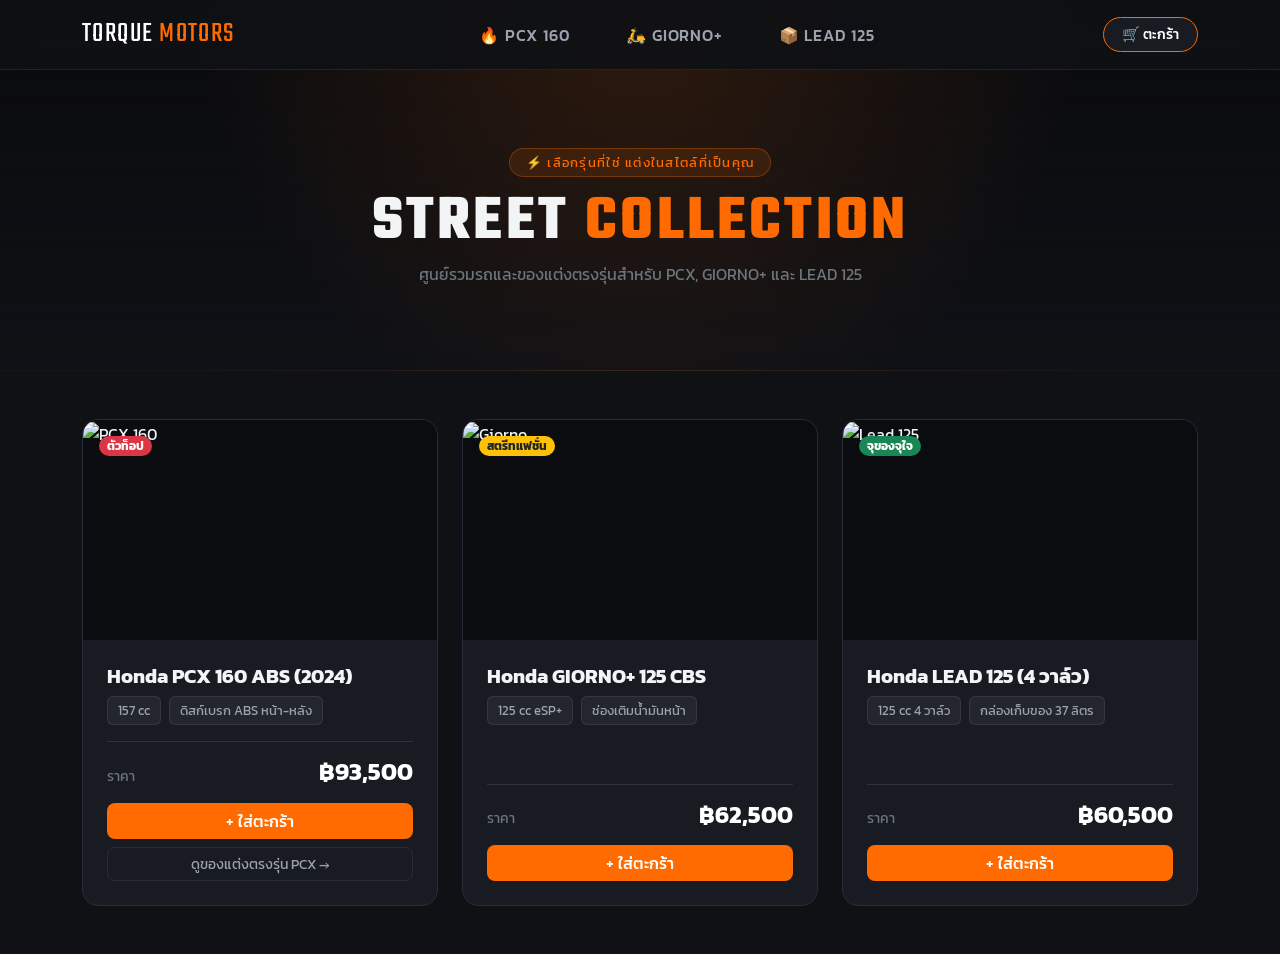
==== commit 0c612695: "feat: integrate mongodb backend and dynamic bike listing" ====
--- a/index.html
+++ b/index.html
@@ -28,13 +28,13 @@
       <div class="collapse navbar-collapse justify-content-center" id="navContent">
         <ul class="navbar-nav gap-2 gap-lg-4 text-center my-3 my-lg-0">
           <li class="nav-item">
-            <a class="nav-link custom-nav-link" href="pcx.html">🔥 PCX 160</a>
+            <a class="nav-link custom-nav-link " href="pcx.html">🔥 PCX 160</a>
           </li>
           <li class="nav-item">
-            <a class="nav-link custom-nav-link" href="giorno.html">🛵 GIORNO+</a>
+            <a class="nav-link custom-nav-link " href="giorno.html">🛵 GIORNO+</a>
           </li>
           <li class="nav-item">
-            <a class="nav-link custom-nav-link" href="lead.html">📦 LEAD 125</a>
+            <a class="nav-link custom-nav-link " href="lead.html">📦 LEAD 125</a>
           </li>
         </ul>
       </div>
@@ -90,15 +90,6 @@
       <p class="text-secondary mb-4 mx-auto" style="max-width: 540px;">
         ศูนย์รวมรถและของแต่งตรงรุ่นสำหรับ PCX, GIORNO+ และ LEAD 125
       </p>
-
-      <div class="row justify-content-center">
-        <div class="col-11 col-md-6 col-lg-5">
-          <div class="search-box d-flex align-items-center">
-            <span class="text-secondary me-2">🔍</span>
-            <input type="text" id="searchInput" class="form-control" placeholder="ค้นหา เช่น PCX, Giorno, Lead...">
-          </div>
-        </div>
-      </div>
     </div>
   </header>
 
--- a/style.css
+++ b/style.css
@@ -181,18 +181,36 @@
 /* --- ส่วนเพิ่มเติมสำหรับ Navbar และ ตะกร้าสินค้า --- */
 
 /* ลิงก์เลือกรุ่นรถใน Navbar */
+/* ลิงก์เมนู Navbar */
 .custom-nav-link {
   color: var(--text-dim) !important;
   font-weight: 500;
   letter-spacing: 0.05em;
-  padding: 6px 14px !important;
-  border-radius: 6px;
-  transition: all 0.25s ease;
-}
-
+  padding: 6px 16px !important;
+  border-radius: 8px;
+  background-color: transparent !important;
+  outline: none !important;
+  box-shadow: none !important;
+  transition: all 0.2s ease;
+}
+
+/* ตอนชี้เมาส์ (Hover) */
 .custom-nav-link:hover {
   color: #fff !important;
-  background-color: rgba(255, 107, 0, 0.15);
+  background-color: rgba(255, 107, 0, 0.15) !important;
+}
+
+/* ป้องกันสีค้างตอนคลิก (Focus) ถ้าไม่ได้เป็นหน้า Active */
+.custom-nav-link:focus:not(.active) {
+  background-color: transparent !important;
+  color: var(--text-dim) !important;
+}
+
+/* คลาส active: จะขึ้นสีส้มเฉพาะหน้าปัจจุบันที่เปิดอยู่เท่านั้น */
+.custom-nav-link.active {
+  color: #fff !important;
+  background-color: var(--neon-orange) !important;
+  box-shadow: 0 0 12px rgba(255, 107, 0, 0.4);
 }
 
 /* ปุ่มตะกร้าสินค้า */
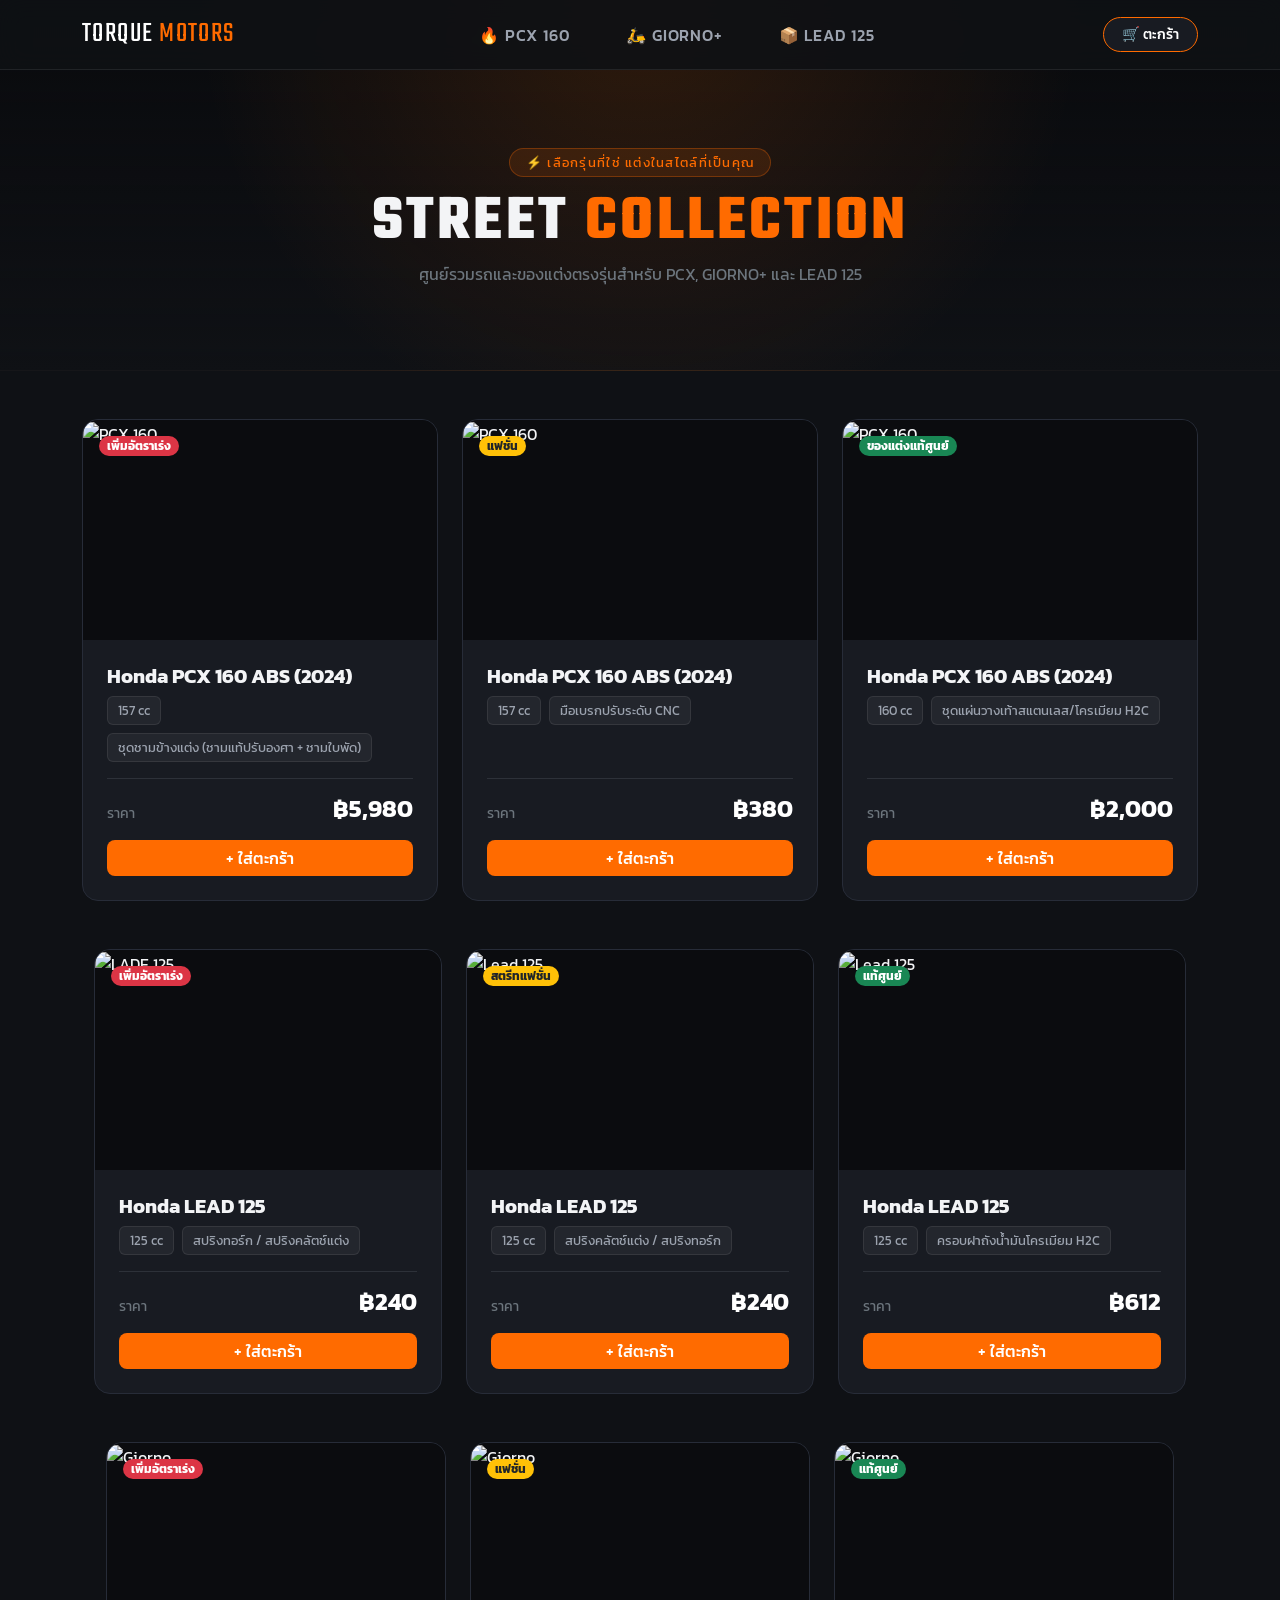
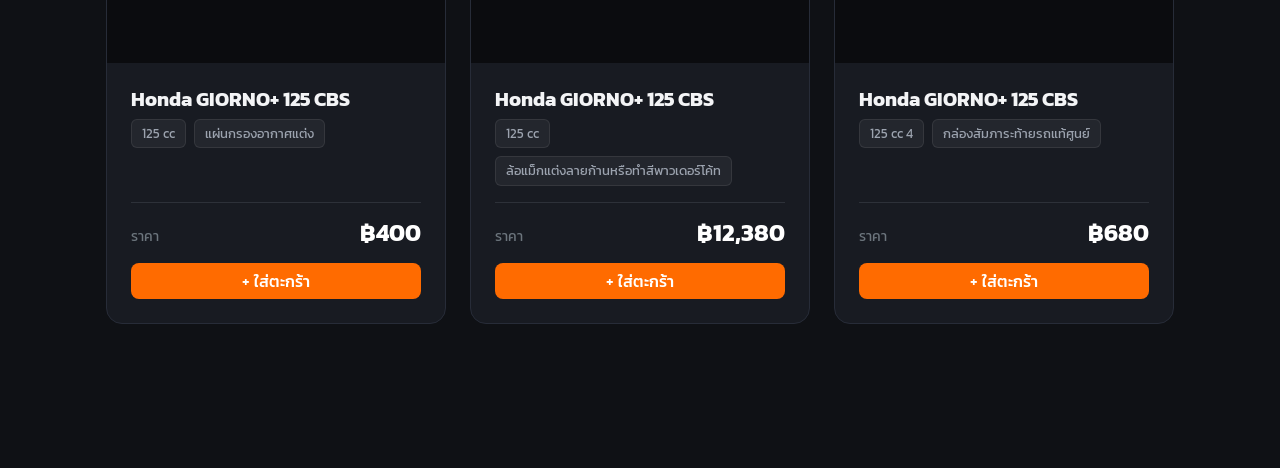
==== commit a8d60e12: "Forntend" ====
--- a/index.html
+++ b/index.html
@@ -28,13 +28,13 @@
       <div class="collapse navbar-collapse justify-content-center" id="navContent">
         <ul class="navbar-nav gap-2 gap-lg-4 text-center my-3 my-lg-0">
           <li class="nav-item">
-            <a class="nav-link custom-nav-link " href="pcx.html">🔥 PCX 160</a>
+            <a class="nav-link custom-nav-link" href="pcx.html">🔥 PCX 160</a>
           </li>
           <li class="nav-item">
-            <a class="nav-link custom-nav-link " href="giorno.html">🛵 GIORNO+</a>
+            <a class="nav-link custom-nav-link" href="giorno.html">🛵 GIORNO+</a>
           </li>
           <li class="nav-item">
-            <a class="nav-link custom-nav-link " href="lead.html">📦 LEAD 125</a>
+            <a class="nav-link custom-nav-link" href="lead.html">📦 LEAD 125</a>
           </li>
         </ul>
       </div>
@@ -101,79 +101,263 @@
       <div class="col-12 col-md-6 col-lg-4 bike-item" data-category="street" data-name="pcx 160 abs" id="pcx">
         <div class="moto-card h-100 d-flex flex-column">
           <div class="moto-thumb">
-            <img src="https://images.unsplash.com/photo-1558981403-c5f9899a28bc?auto=format&fit=crop&w=700&q=80" alt="PCX 160">
-            <span class="badge bg-danger position-absolute top-0 start-0 m-3 rounded-pill px-2 py-1">ตัวท็อป</span>
+            <img src="https://img.lazcdn.com/g/p/157fd6e25ca8e0cc368270ce6061ccaa.jpg_960x960q80.jpg_.webp" alt="PCX 160">
+            <span class="badge bg-danger position-absolute top-0 start-0 m-3 rounded-pill px-2 py-1">เพิ่มอัตราเร่ง</span>
           </div>
           <div class="p-4 d-flex flex-column flex-grow-1">
             <h3 class="h5 fw-bold mb-2">Honda PCX 160 ABS (2024)</h3>
             <div class="d-flex flex-wrap gap-2 mb-3">
               <span class="spec-chip">157 cc</span>
-              <span class="spec-chip">ดิสก์เบรก ABS หน้า-หลัง</span>
-            </div>
-            <div class="mt-auto pt-3 border-top border-secondary border-opacity-25">
-              <div class="d-flex justify-content-between align-items-end mb-3">
-                <span class="text-secondary small">ราคา</span>
-                <span class="h4 fw-bold mb-0 text-white">฿93,500</span>
-              </div>
-              <div class="d-grid gap-2">
-                <button class="btn btn-neon add-to-cart-btn" data-id="pcx160" data-name="Honda PCX 160 ABS" data-price="93500">
-                  + ใส่ตะกร้า
-                </button>
-                <a href="pcx-custom.html" class="btn btn-calc text-center">ดูของแต่งตรงรุ่น PCX &rarr;</a>
-              </div>
-            </div>
-          </div>
-        </div>
-      </div>
+              <span class="spec-chip">ชุดชามข้างแต่ง (ชามแท้ปรับองศา + ชามใบพัด)</span>
+            </div>
+            <div class="mt-auto pt-3 border-top border-secondary border-opacity-25">
+              <div class="d-flex justify-content-between align-items-end mb-3">
+                <span class="text-secondary small">ราคา</span>
+                <span class="h4 fw-bold mb-0 text-white">฿5,980</span>
+              </div>
+              <div class="d-grid gap-2">
+                <button class="btn btn-neon add-to-cart-btn" data-id="pcx160" data-name="Honda PCX 160 ABS" data-price="5980">
+                  + ใส่ตะกร้า
+                </button>
+                
+              </div>
+            </div>
+          </div>
+        </div>
+      </div>
+
+      <!-- PCX 160 -->
+      <div class="col-12 col-md-6 col-lg-4 bike-item" data-category="street" data-name="pcx 160 abs" id="pcx">
+        <div class="moto-card h-100 d-flex flex-column">
+          <div class="moto-thumb">
+            <img src="https://inwfile.com/s-cz/b4pdav.jpg" alt="PCX 160">
+            <span class="badge bg-warning text-dark position-absolute top-0 start-0 m-3 rounded-pill px-2 py-1">แฟชั่น</span>
+          </div>
+          <div class="p-4 d-flex flex-column flex-grow-1">
+            <h3 class="h5 fw-bold mb-2">Honda PCX 160 ABS (2024)</h3>
+            <div class="d-flex flex-wrap gap-2 mb-3">
+              <span class="spec-chip">157 cc</span>
+              <span class="spec-chip">มือเบรกปรับระดับ CNC</span>
+            </div>
+            <div class="mt-auto pt-3 border-top border-secondary border-opacity-25">
+              <div class="d-flex justify-content-between align-items-end mb-3">
+                <span class="text-secondary small">ราคา</span>
+                <span class="h4 fw-bold mb-0 text-white">฿380</span>
+              </div>
+              <div class="d-grid gap-2">
+                <button class="btn btn-neon add-to-cart-btn" data-id="pcx160" data-name="Honda PCX 160 ABS" data-price="380">
+                  + ใส่ตะกร้า
+                </button>
+                 
+              </div>
+            </div>
+          </div>
+        </div>
+      </div>
+
+      <!-- PCX 160 -->
+      <div class="col-12 col-md-6 col-lg-4 bike-item" data-category="family" data-name="pcx 160 abs" id="pcx">
+        <div class="moto-card h-100 d-flex flex-column">
+          <div class="moto-thumb">
+            <img src="https://encrypted-tbn0.gstatic.com/images?q=tbn:ANd9GcS41iO7otH4fB3oMC5ozC3e-FqqfGTtTLocaamDw7aw9J5ceXALK1JSrTU&s=10" alt="PCX 160">
+            <span class="badge bg-success position-absolute top-0 start-0 m-3 rounded-pill px-2 py-1">ของแต่งแท้ศูนย์</span>
+          </div>
+          <div class="p-4 d-flex flex-column flex-grow-1">
+            <h3 class="h5 fw-bold mb-2">Honda PCX 160 ABS (2024)</h3>
+            <div class="d-flex flex-wrap gap-2 mb-3">
+              <span class="spec-chip">160 cc</span>
+              <span class="spec-chip">ชุดแผ่นวางเท้าสแตนเลส/โครเมียม H2C</span>
+            </div>
+            <div class="mt-auto pt-3 border-top border-secondary border-opacity-25">
+              <div class="d-flex justify-content-between align-items-end mb-3">
+                <span class="text-secondary small">ราคา</span>
+                <span class="h4 fw-bold mb-0 text-white">฿2,000</span>
+              </div>
+              <div class="d-grid gap-2">
+                <button class="btn btn-neon add-to-cart-btn" data-id="pcx160" data-name="Honda PCX 160 ABS" data-price="2000">
+                  + ใส่ตะกร้า
+                </button>
+                 
+              </div>
+            </div>
+          </div>
+        </div>
+      </div>
+
+    </div>
+  <!-- 4. MAIN PRODUCTS -->
+  <main class="container py-5">
+    <div class="row g-4" id="bikeGrid">
+
+      <!-- LADE 125 -->
+      <div class="col-12 col-md-6 col-lg-4 bike-item" data-category="street" data-name="lead 125" id="lead">
+        <div class="moto-card h-100 d-flex flex-column">
+          <div class="moto-thumb">
+            <img src="https://encrypted-tbn0.gstatic.com/images?q=tbn:ANd9GcTJf-G3huD1Gj-DjFEIP2IRV4h6eqaDwZAob8NIkuIratTq-t0tesB66Dg&s=10" alt="LADE 125">
+            <span class="badge bg-danger position-absolute top-0 start-0 m-3 rounded-pill px-2 py-1">เพิ่มอัตราเร่ง</span>
+          </div>
+          <div class="p-4 d-flex flex-column flex-grow-1">
+            <h3 class="h5 fw-bold mb-2">Honda LEAD 125</h3>
+            <div class="d-flex flex-wrap gap-2 mb-3">
+              <span class="spec-chip">125 cc</span>
+              <span class="spec-chip">สปริงทอร์ก / สปริงคลัตช์แต่ง</span>
+            </div>
+            <div class="mt-auto pt-3 border-top border-secondary border-opacity-25">
+              <div class="d-flex justify-content-between align-items-end mb-3">
+                <span class="text-secondary small">ราคา</span>
+                <span class="h4 fw-bold mb-0 text-white">฿240</span>
+              </div>
+              <div class="d-grid gap-2">
+                <button class="btn btn-neon add-to-cart-btn" data-id="lead125" data-name="Honda LEAD 125" data-price="240">
+                  + ใส่ตะกร้า
+                </button>
+                
+              </div>
+            </div>
+          </div>
+        </div>
+      </div>
+
+      <!--  LADE 125 -->
+      <div class="col-12 col-md-6 col-lg-4 bike-item" data-category="street" data-name="giorno plus 125" id="giorno">
+        <div class="moto-card h-100 d-flex flex-column">
+          <div class="moto-thumb">
+            <img src="https://down-th.img.susercontent.com/file/th-11134207-81zte-mgeotxxnqsy0a8" alt="Lead 125">
+            <span class="badge bg-warning text-dark position-absolute top-0 start-0 m-3 rounded-pill px-2 py-1">สตรีทแฟชั่น</span>
+          </div>
+          <div class="p-4 d-flex flex-column flex-grow-1">
+            <h3 class="h5 fw-bold mb-2">Honda LEAD 125</h3>
+            <div class="d-flex flex-wrap gap-2 mb-3">
+              <span class="spec-chip">125 cc </span>
+              <span class="spec-chip">สปริงคลัตช์แต่ง / สปริงทอร์ก</span>
+            </div>
+            <div class="mt-auto pt-3 border-top border-secondary border-opacity-25">
+              <div class="d-flex justify-content-between align-items-end mb-3">
+                <span class="text-secondary small">ราคา</span>
+                <span class="h4 fw-bold mb-0 text-white">฿240</span>
+              </div>
+              <div class="d-grid gap-2">
+                <button class="btn btn-neon add-to-cart-btn" data-id="lead125" data-name="Honda LEAD 125" data-price="240">
+                  + ใส่ตะกร้า
+                </button>
+                
+              </div>
+            </div>
+          </div>
+        </div>
+      </div>
+
+      <!-- LEAD 125 -->
+      <div class="col-12 col-md-6 col-lg-4 bike-item" data-category="family" data-name="lead 125 " id="lead">
+        <div class="moto-card h-100 d-flex flex-column">
+          <div class="moto-thumb">
+            <img src="https://down-th.img.susercontent.com/file/sg-11134201-7rbmg-ll5ys75plz5g0c" alt="Lead 125">
+            <span class="badge bg-success position-absolute top-0 start-0 m-3 rounded-pill px-2 py-1">แท้ศูนย์</span>
+          </div>
+          <div class="p-4 d-flex flex-column flex-grow-1">
+            <h3 class="h5 fw-bold mb-2">Honda LEAD 125 </h3>
+            <div class="d-flex flex-wrap gap-2 mb-3">
+              <span class="spec-chip">125 cc </span>
+              <span class="spec-chip">ครอบฝาถังน้ำมันโครเมียม H2C</span>
+            </div>
+            <div class="mt-auto pt-3 border-top border-secondary border-opacity-25">
+              <div class="d-flex justify-content-between align-items-end mb-3">
+                <span class="text-secondary small">ราคา</span>
+                <span class="h4 fw-bold mb-0 text-white">฿612</span>
+              </div>
+              <div class="d-grid gap-2">
+                <button class="btn btn-neon add-to-cart-btn" data-id="lead125" data-name="Honda LEAD 125" data-price="60500">
+                  + ใส่ตะกร้า
+                </button>
+
+              </div>
+            </div>
+          </div>
+        </div>
+      </div>
+
+    </div>
+     <!-- 4. MAIN PRODUCTS -->
+  <main class="container py-5">
+    <div class="row g-4" id="bikeGrid">
 
       <!-- GIORNO+ -->
       <div class="col-12 col-md-6 col-lg-4 bike-item" data-category="street" data-name="giorno plus 125" id="giorno">
         <div class="moto-card h-100 d-flex flex-column">
           <div class="moto-thumb">
-            <img src="https://images.unsplash.com/photo-1485965120184-e220f721d03e?auto=format&fit=crop&w=700&q=80" alt="Giorno">
-            <span class="badge bg-warning text-dark position-absolute top-0 start-0 m-3 rounded-pill px-2 py-1">สตรีทแฟชั่น</span>
+            <img src="https://encrypted-tbn0.gstatic.com/images?q=tbn:ANd9GcTz-KqUZ9b-QnEDs7wZB0YbKPuKpo1oHwXzpqlDjSLyag&s" alt="Giorno">
+            <span class="badge bg-danger position-absolute top-0 start-0 m-3 rounded-pill px-2 py-1">เพิ่มอัตราเร่ง</span>
           </div>
           <div class="p-4 d-flex flex-column flex-grow-1">
             <h3 class="h5 fw-bold mb-2">Honda GIORNO+ 125 CBS</h3>
             <div class="d-flex flex-wrap gap-2 mb-3">
-              <span class="spec-chip">125 cc eSP+</span>
-              <span class="spec-chip">ช่องเติมน้ำมันหน้า</span>
-            </div>
-            <div class="mt-auto pt-3 border-top border-secondary border-opacity-25">
-              <div class="d-flex justify-content-between align-items-end mb-3">
-                <span class="text-secondary small">ราคา</span>
-                <span class="h4 fw-bold mb-0 text-white">฿62,500</span>
-              </div>
-              <div class="d-grid gap-2">
-                <button class="btn btn-neon add-to-cart-btn" data-id="giorno125" data-name="Honda GIORNO+ 125 CBS" data-price="62500">
-                  + ใส่ตะกร้า
-                </button>
-              </div>
-            </div>
-          </div>
-        </div>
-      </div>
-
-      <!-- LEAD 125 -->
-      <div class="col-12 col-md-6 col-lg-4 bike-item" data-category="family" data-name="lead 125 u-box" id="lead">
-        <div class="moto-card h-100 d-flex flex-column">
-          <div class="moto-thumb">
-            <img src="https://images.unsplash.com/photo-1568772585407-9361f9bf3a87?auto=format&fit=crop&w=700&q=80" alt="Lead 125">
-            <span class="badge bg-success position-absolute top-0 start-0 m-3 rounded-pill px-2 py-1">จุของจุใจ</span>
-          </div>
-          <div class="p-4 d-flex flex-column flex-grow-1">
-            <h3 class="h5 fw-bold mb-2">Honda LEAD 125 (4 วาล์ว)</h3>
-            <div class="d-flex flex-wrap gap-2 mb-3">
-              <span class="spec-chip">125 cc 4 วาล์ว</span>
-              <span class="spec-chip">กล่องเก็บของ 37 ลิตร</span>
-            </div>
-            <div class="mt-auto pt-3 border-top border-secondary border-opacity-25">
-              <div class="d-flex justify-content-between align-items-end mb-3">
-                <span class="text-secondary small">ราคา</span>
-                <span class="h4 fw-bold mb-0 text-white">฿60,500</span>
-              </div>
-              <div class="d-grid gap-2">
-                <button class="btn btn-neon add-to-cart-btn" data-id="lead125" data-name="Honda LEAD 125" data-price="60500">
+              <span class="spec-chip">125 cc</span>
+              <span class="spec-chip">แผ่นกรองอากาศแต่ง</span>
+            </div>
+            <div class="mt-auto pt-3 border-top border-secondary border-opacity-25">
+              <div class="d-flex justify-content-between align-items-end mb-3">
+                <span class="text-secondary small">ราคา</span>
+                <span class="h4 fw-bold mb-0 text-white">฿400</span>
+              </div>
+              <div class="d-grid gap-2">
+                <button class="btn btn-neon add-to-cart-btn" data-id="pcx160" data-name="Honda PCX 160 ABS" data-price="400">
+                  + ใส่ตะกร้า
+                </button>
+                
+              </div>
+            </div>
+          </div>
+        </div>
+      </div>
+
+      <!-- GIORNO+ -->
+      <div class="col-12 col-md-6 col-lg-4 bike-item" data-category="street" data-name="giorno plus 125" id="giorno">
+        <div class="moto-card h-100 d-flex flex-column">
+          <div class="moto-thumb">
+            <img src="https://www.raidenforce.com/cdn/shop/files/x2_1800x1800.jpg?v=1760012589" alt="Giorno">
+            <span class="badge bg-warning text-dark position-absolute top-0 start-0 m-3 rounded-pill px-2 py-1">แฟชั่น</span>
+          </div>
+          <div class="p-4 d-flex flex-column flex-grow-1">
+            <h3 class="h5 fw-bold mb-2">Honda GIORNO+ 125 CBS</h3>
+            <div class="d-flex flex-wrap gap-2 mb-3">
+              <span class="spec-chip">125 cc </span>
+              <span class="spec-chip">ล้อแม็กแต่งลายก้านหรือทำสีพาวเดอร์โค้ท</span>
+            </div>
+            <div class="mt-auto pt-3 border-top border-secondary border-opacity-25">
+              <div class="d-flex justify-content-between align-items-end mb-3">
+                <span class="text-secondary small">ราคา</span>
+                <span class="h4 fw-bold mb-0 text-white">฿12,380</span>
+              </div>
+              <div class="d-grid gap-2">
+                <button class="btn btn-neon add-to-cart-btn" data-id="giorno125" data-name="Honda GIORNO+ 125 CBS" data-price="12380">
+                  + ใส่ตะกร้า
+                </button>
+              </div>
+            </div>
+          </div>
+        </div>
+      </div>
+
+      <!-- GIORNO+ -->
+      <div class="col-12 col-md-6 col-lg-4 bike-item" data-category="family" data-name="giorno plus 125" id="giorno">
+        <div class="moto-card h-100 d-flex flex-column">
+          <div class="moto-thumb">
+            <img src="https://encrypted-tbn0.gstatic.com/images?q=tbn:ANd9GcQ3ojttlLKTupDBDwk5UedUjryc-nI8EevgE5OyK_bCNK_JoK47GbbNM8rP&s=10" alt="Giorno">
+            <span class="badge bg-success position-absolute top-0 start-0 m-3 rounded-pill px-2 py-1">แท้ศูนย์</span>
+          </div>
+          <div class="p-4 d-flex flex-column flex-grow-1">
+            <h3 class="h5 fw-bold mb-2">Honda GIORNO+ 125 CBS</h3>
+            <div class="d-flex flex-wrap gap-2 mb-3">
+              <span class="spec-chip">125 cc 4 </span>
+              <span class="spec-chip">กล่องสัมภาระท้ายรถแท้ศูนย์</span>
+            </div>
+            <div class="mt-auto pt-3 border-top border-secondary border-opacity-25">
+              <div class="d-flex justify-content-between align-items-end mb-3">
+                <span class="text-secondary small">ราคา</span>
+                <span class="h4 fw-bold mb-0 text-white">฿680</span>
+              </div>
+              <div class="d-grid gap-2">
+                <button class="btn btn-neon add-to-cart-btn" data-id="giorno125" data-name="Honda GIORNO+ 125 CBS" data-price="680">
                   + ใส่ตะกร้า
                 </button>
               </div>
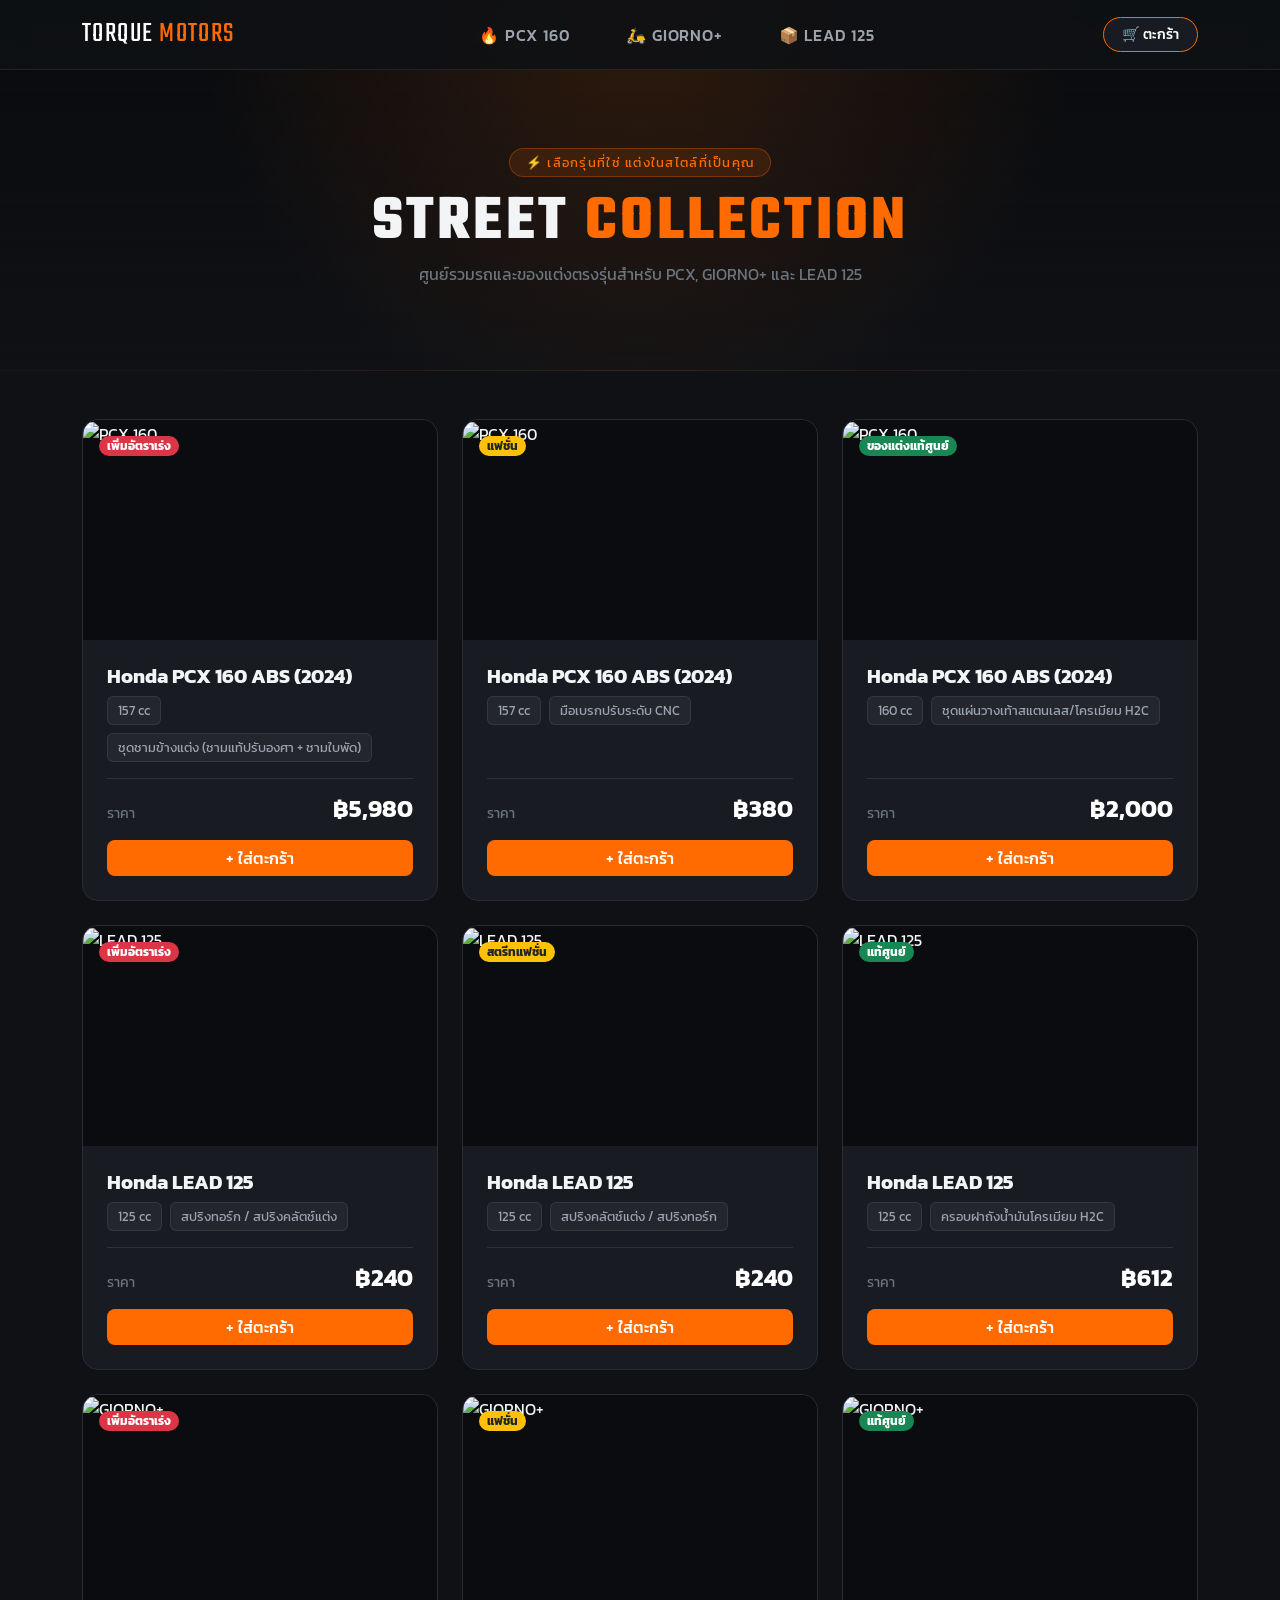
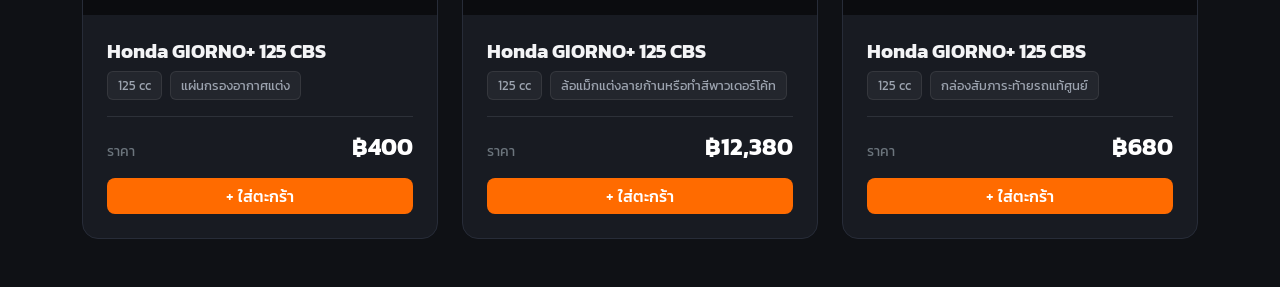
==== commit 718f1e20: "last-project" ====
--- a/index.html
+++ b/index.html
@@ -71,14 +71,48 @@
           <span class="h4 fw-bold mb-0" style="color: var(--neon-orange);" id="cartTotalPrice">฿0</span>
         </div>
         <div class="d-grid gap-2">
-          <button class="btn btn-neon" id="checkoutBtn">สั่งซื้อผ่าน LINE</button>
+          <button class="btn btn-neon" id="openCheckoutModalBtn" data-bs-toggle="modal" data-bs-target="#checkoutModal">
+            ✅ ยืนยันการสั่งซื้อสินค้า
+          </button>
           <button class="btn btn-outline-secondary btn-sm" id="clearCartBtn">ล้างตะกร้า</button>
         </div>
       </div>
     </div>
   </div>
 
-  <!-- 3. HERO BANNER -->
+  <!-- 3. MODAL กรอกข้อมูลยืนยันคำสั่งซื้อส่งหลังบ้าน -->
+  <div class="modal fade" id="checkoutModal" tabindex="-1" aria-hidden="true">
+    <div class="modal-dialog modal-dialog-centered">
+      <div class="modal-content text-bg-dark border border-secondary">
+        <div class="modal-header border-secondary border-opacity-25">
+          <h5 class="modal-title font-monospace">📋 ยืนยันข้อมูลคำสั่งซื้อ</h5>
+          <button type="button" class="btn-close btn-close-white" data-bs-dismiss="modal"></button>
+        </div>
+        <div class="modal-body">
+          <div class="mb-3">
+            <label class="form-label text-secondary small">ชื่อ-นามสกุล ผู้สั่งซื้อ</label>
+            <input type="text" class="form-control bg-black text-white border-secondary" id="customerName" placeholder="เช่น นายสมชาย ใจดี" required>
+          </div>
+          <div class="mb-3">
+            <label class="form-label text-secondary small">เบอร์โทรศัพท์ติดต่อ</label>
+            <input type="tel" class="form-control bg-black text-white border-secondary" id="customerPhone" placeholder="เช่น 0812345678" required>
+          </div>
+          <div class="p-3 rounded bg-black bg-opacity-50 border border-secondary border-opacity-25 mb-2">
+            <div class="d-flex justify-content-between">
+              <span>ยอดชำระสุทธิ:</span>
+              <strong class="text-warning h5 mb-0" id="modalTotalAmount">฿0</strong>
+            </div>
+          </div>
+        </div>
+        <div class="modal-footer border-secondary border-opacity-25">
+          <button type="button" class="btn btn-outline-secondary" data-bs-dismiss="modal">ยกเลิก</button>
+          <button type="button" class="btn btn-neon" id="confirmOrderBtn">ยืนยัน</button>
+        </div>
+      </div>
+    </div>
+  </div>
+
+  <!-- 4. HERO BANNER -->
   <header class="hero-banner text-center">
     <div class="container pt-5">
       <div class="badge-tag d-inline-block px-3 py-1 rounded-pill mb-3">
@@ -93,15 +127,15 @@
     </div>
   </header>
 
-  <!-- 4. MAIN PRODUCTS -->
+  <!-- 5. MAIN PRODUCTS -->
   <main class="container py-5">
     <div class="row g-4" id="bikeGrid">
 
-      <!-- PCX 160 -->
+      <!-- PCX 1 -->
       <div class="col-12 col-md-6 col-lg-4 bike-item" data-category="street" data-name="pcx 160 abs" id="pcx">
         <div class="moto-card h-100 d-flex flex-column">
-          <div class="moto-thumb">
-            <img src="https://img.lazcdn.com/g/p/157fd6e25ca8e0cc368270ce6061ccaa.jpg_960x960q80.jpg_.webp" alt="PCX 160">
+          <div class="moto-thumb position-relative">
+            <img src="https://img.lazcdn.com/g/p/157fd6e25ca8e0cc368270ce6061ccaa.jpg_960x960q80.jpg_.webp" alt="PCX 160" class="img-fluid rounded-top">
             <span class="badge bg-danger position-absolute top-0 start-0 m-3 rounded-pill px-2 py-1">เพิ่มอัตราเร่ง</span>
           </div>
           <div class="p-4 d-flex flex-column flex-grow-1">
@@ -116,21 +150,20 @@
                 <span class="h4 fw-bold mb-0 text-white">฿5,980</span>
               </div>
               <div class="d-grid gap-2">
-                <button class="btn btn-neon add-to-cart-btn" data-id="pcx160" data-name="Honda PCX 160 ABS" data-price="5980">
-                  + ใส่ตะกร้า
-                </button>
-                
-              </div>
-            </div>
-          </div>
-        </div>
-      </div>
-
-      <!-- PCX 160 -->
+                <button class="btn btn-neon add-to-cart-btn" data-id="pcx1" data-name="Honda PCX 160 ABS" data-price="5980">
+                  + ใส่ตะกร้า
+                </button>
+              </div>
+            </div>
+          </div>
+        </div>
+      </div>
+
+      <!-- PCX 2 -->
       <div class="col-12 col-md-6 col-lg-4 bike-item" data-category="street" data-name="pcx 160 abs" id="pcx">
         <div class="moto-card h-100 d-flex flex-column">
-          <div class="moto-thumb">
-            <img src="https://inwfile.com/s-cz/b4pdav.jpg" alt="PCX 160">
+          <div class="moto-thumb position-relative">
+            <img src="https://inwfile.com/s-cz/b4pdav.jpg" alt="PCX 160" class="img-fluid rounded-top">
             <span class="badge bg-warning text-dark position-absolute top-0 start-0 m-3 rounded-pill px-2 py-1">แฟชั่น</span>
           </div>
           <div class="p-4 d-flex flex-column flex-grow-1">
@@ -145,21 +178,20 @@
                 <span class="h4 fw-bold mb-0 text-white">฿380</span>
               </div>
               <div class="d-grid gap-2">
-                <button class="btn btn-neon add-to-cart-btn" data-id="pcx160" data-name="Honda PCX 160 ABS" data-price="380">
-                  + ใส่ตะกร้า
-                </button>
-                 
-              </div>
-            </div>
-          </div>
-        </div>
-      </div>
-
-      <!-- PCX 160 -->
+                <button class="btn btn-neon add-to-cart-btn" data-id="pcx2" data-name="Honda PCX 160 ABS" data-price="380">
+                  + ใส่ตะกร้า
+                </button>
+              </div>
+            </div>
+          </div>
+        </div>
+      </div>
+
+      <!-- PCX 3 -->
       <div class="col-12 col-md-6 col-lg-4 bike-item" data-category="family" data-name="pcx 160 abs" id="pcx">
         <div class="moto-card h-100 d-flex flex-column">
-          <div class="moto-thumb">
-            <img src="https://encrypted-tbn0.gstatic.com/images?q=tbn:ANd9GcS41iO7otH4fB3oMC5ozC3e-FqqfGTtTLocaamDw7aw9J5ceXALK1JSrTU&s=10" alt="PCX 160">
+          <div class="moto-thumb position-relative">
+            <img src="https://encrypted-tbn0.gstatic.com/images?q=tbn:ANd9GcS41iO7otH4fB3oMC5ozC3e-FqqfGTtTLocaamDw7aw9J5ceXALK1JSrTU&s=10" alt="PCX 160" class="img-fluid rounded-top">
             <span class="badge bg-success position-absolute top-0 start-0 m-3 rounded-pill px-2 py-1">ของแต่งแท้ศูนย์</span>
           </div>
           <div class="p-4 d-flex flex-column flex-grow-1">
@@ -174,26 +206,20 @@
                 <span class="h4 fw-bold mb-0 text-white">฿2,000</span>
               </div>
               <div class="d-grid gap-2">
-                <button class="btn btn-neon add-to-cart-btn" data-id="pcx160" data-name="Honda PCX 160 ABS" data-price="2000">
-                  + ใส่ตะกร้า
-                </button>
-                 
-              </div>
-            </div>
-          </div>
-        </div>
-      </div>
-
-    </div>
-  <!-- 4. MAIN PRODUCTS -->
-  <main class="container py-5">
-    <div class="row g-4" id="bikeGrid">
-
-      <!-- LADE 125 -->
+                <button class="btn btn-neon add-to-cart-btn" data-id="pcx3" data-name="Honda PCX 160 ABS" data-price="2000">
+                  + ใส่ตะกร้า
+                </button>
+              </div>
+            </div>
+          </div>
+        </div>
+      </div>
+
+      <!-- LEAD 1 -->
       <div class="col-12 col-md-6 col-lg-4 bike-item" data-category="street" data-name="lead 125" id="lead">
         <div class="moto-card h-100 d-flex flex-column">
-          <div class="moto-thumb">
-            <img src="https://encrypted-tbn0.gstatic.com/images?q=tbn:ANd9GcTJf-G3huD1Gj-DjFEIP2IRV4h6eqaDwZAob8NIkuIratTq-t0tesB66Dg&s=10" alt="LADE 125">
+          <div class="moto-thumb position-relative">
+            <img src="https://encrypted-tbn0.gstatic.com/images?q=tbn:ANd9GcTJf-G3huD1Gj-DjFEIP2IRV4h6eqaDwZAob8NIkuIratTq-t0tesB66Dg&s=10" alt="LEAD 125" class="img-fluid rounded-top">
             <span class="badge bg-danger position-absolute top-0 start-0 m-3 rounded-pill px-2 py-1">เพิ่มอัตราเร่ง</span>
           </div>
           <div class="p-4 d-flex flex-column flex-grow-1">
@@ -208,147 +234,138 @@
                 <span class="h4 fw-bold mb-0 text-white">฿240</span>
               </div>
               <div class="d-grid gap-2">
-                <button class="btn btn-neon add-to-cart-btn" data-id="lead125" data-name="Honda LEAD 125" data-price="240">
-                  + ใส่ตะกร้า
-                </button>
-                
-              </div>
-            </div>
-          </div>
-        </div>
-      </div>
-
-      <!--  LADE 125 -->
+                <button class="btn btn-neon add-to-cart-btn" data-id="lead1" data-name="Honda LEAD 125" data-price="240">
+                  + ใส่ตะกร้า
+                </button>
+              </div>
+            </div>
+          </div>
+        </div>
+      </div>
+
+      <!-- LEAD 2 -->
+      <div class="col-12 col-md-6 col-lg-4 bike-item" data-category="street" data-name="lead 125" id="lead">
+        <div class="moto-card h-100 d-flex flex-column">
+          <div class="moto-thumb position-relative">
+            <img src="https://down-th.img.susercontent.com/file/th-11134207-81zte-mgeotxxnqsy0a8" alt="LEAD 125" class="img-fluid rounded-top">
+            <span class="badge bg-warning text-dark position-absolute top-0 start-0 m-3 rounded-pill px-2 py-1">สตรีทแฟชั่น</span>
+          </div>
+          <div class="p-4 d-flex flex-column flex-grow-1">
+            <h3 class="h5 fw-bold mb-2">Honda LEAD 125</h3>
+            <div class="d-flex flex-wrap gap-2 mb-3">
+              <span class="spec-chip">125 cc</span>
+              <span class="spec-chip">สปริงคลัตช์แต่ง / สปริงทอร์ก</span>
+            </div>
+            <div class="mt-auto pt-3 border-top border-secondary border-opacity-25">
+              <div class="d-flex justify-content-between align-items-end mb-3">
+                <span class="text-secondary small">ราคา</span>
+                <span class="h4 fw-bold mb-0 text-white">฿240</span>
+              </div>
+              <div class="d-grid gap-2">
+                <button class="btn btn-neon add-to-cart-btn" data-id="lead2" data-name="Honda LEAD 125" data-price="240">
+                  + ใส่ตะกร้า
+                </button>
+              </div>
+            </div>
+          </div>
+        </div>
+      </div>
+
+      <!-- LEAD 3 -->
+      <div class="col-12 col-md-6 col-lg-4 bike-item" data-category="family" data-name="lead 125" id="lead">
+        <div class="moto-card h-100 d-flex flex-column">
+          <div class="moto-thumb position-relative">
+            <img src="https://down-th.img.susercontent.com/file/sg-11134201-7rbmg-ll5ys75plz5g0c" alt="LEAD 125" class="img-fluid rounded-top">
+            <span class="badge bg-success position-absolute top-0 start-0 m-3 rounded-pill px-2 py-1">แท้ศูนย์</span>
+          </div>
+          <div class="p-4 d-flex flex-column flex-grow-1">
+            <h3 class="h5 fw-bold mb-2">Honda LEAD 125</h3>
+            <div class="d-flex flex-wrap gap-2 mb-3">
+              <span class="spec-chip">125 cc</span>
+              <span class="spec-chip">ครอบฝาถังน้ำมันโครเมียม H2C</span>
+            </div>
+            <div class="mt-auto pt-3 border-top border-secondary border-opacity-25">
+              <div class="d-flex justify-content-between align-items-end mb-3">
+                <span class="text-secondary small">ราคา</span>
+                <span class="h4 fw-bold mb-0 text-white">฿612</span>
+              </div>
+              <div class="d-grid gap-2">
+                <button class="btn btn-neon add-to-cart-btn" data-id="lead3" data-name="Honda LEAD 125" data-price="612">
+                  + ใส่ตะกร้า
+                </button>
+              </div>
+            </div>
+          </div>
+        </div>
+      </div>
+
+      <!-- GIORNO 1 -->
       <div class="col-12 col-md-6 col-lg-4 bike-item" data-category="street" data-name="giorno plus 125" id="giorno">
         <div class="moto-card h-100 d-flex flex-column">
-          <div class="moto-thumb">
-            <img src="https://down-th.img.susercontent.com/file/th-11134207-81zte-mgeotxxnqsy0a8" alt="Lead 125">
-            <span class="badge bg-warning text-dark position-absolute top-0 start-0 m-3 rounded-pill px-2 py-1">สตรีทแฟชั่น</span>
-          </div>
-          <div class="p-4 d-flex flex-column flex-grow-1">
-            <h3 class="h5 fw-bold mb-2">Honda LEAD 125</h3>
-            <div class="d-flex flex-wrap gap-2 mb-3">
-              <span class="spec-chip">125 cc </span>
-              <span class="spec-chip">สปริงคลัตช์แต่ง / สปริงทอร์ก</span>
-            </div>
-            <div class="mt-auto pt-3 border-top border-secondary border-opacity-25">
-              <div class="d-flex justify-content-between align-items-end mb-3">
-                <span class="text-secondary small">ราคา</span>
-                <span class="h4 fw-bold mb-0 text-white">฿240</span>
-              </div>
-              <div class="d-grid gap-2">
-                <button class="btn btn-neon add-to-cart-btn" data-id="lead125" data-name="Honda LEAD 125" data-price="240">
-                  + ใส่ตะกร้า
-                </button>
-                
-              </div>
-            </div>
-          </div>
-        </div>
-      </div>
-
-      <!-- LEAD 125 -->
-      <div class="col-12 col-md-6 col-lg-4 bike-item" data-category="family" data-name="lead 125 " id="lead">
-        <div class="moto-card h-100 d-flex flex-column">
-          <div class="moto-thumb">
-            <img src="https://down-th.img.susercontent.com/file/sg-11134201-7rbmg-ll5ys75plz5g0c" alt="Lead 125">
+          <div class="moto-thumb position-relative">
+            <img src="https://encrypted-tbn0.gstatic.com/images?q=tbn:ANd9GcTz-KqUZ9b-QnEDs7wZB0YbKPuKpo1oHwXzpqlDjSLyag&s" alt="GIORNO+" class="img-fluid rounded-top">
+            <span class="badge bg-danger position-absolute top-0 start-0 m-3 rounded-pill px-2 py-1">เพิ่มอัตราเร่ง</span>
+          </div>
+          <div class="p-4 d-flex flex-column flex-grow-1">
+            <h3 class="h5 fw-bold mb-2">Honda GIORNO+ 125 CBS</h3>
+            <div class="d-flex flex-wrap gap-2 mb-3">
+              <span class="spec-chip">125 cc</span>
+              <span class="spec-chip">แผ่นกรองอากาศแต่ง</span>
+            </div>
+            <div class="mt-auto pt-3 border-top border-secondary border-opacity-25">
+              <div class="d-flex justify-content-between align-items-end mb-3">
+                <span class="text-secondary small">ราคา</span>
+                <span class="h4 fw-bold mb-0 text-white">฿400</span>
+              </div>
+              <div class="d-grid gap-2">
+                <button class="btn btn-neon add-to-cart-btn" data-id="giorno1" data-name="Honda GIORNO+ 125 CBS" data-price="400">
+                  + ใส่ตะกร้า
+                </button>
+              </div>
+            </div>
+          </div>
+        </div>
+      </div>
+
+      <!-- GIORNO 2 -->
+      <div class="col-12 col-md-6 col-lg-4 bike-item" data-category="street" data-name="giorno plus 125" id="giorno">
+        <div class="moto-card h-100 d-flex flex-column">
+          <div class="moto-thumb position-relative">
+            <img src="https://www.raidenforce.com/cdn/shop/files/x2_1800x1800.jpg?v=1760012589" alt="GIORNO+" class="img-fluid rounded-top">
+            <span class="badge bg-warning text-dark position-absolute top-0 start-0 m-3 rounded-pill px-2 py-1">แฟชั่น</span>
+          </div>
+          <div class="p-4 d-flex flex-column flex-grow-1">
+            <h3 class="h5 fw-bold mb-2">Honda GIORNO+ 125 CBS</h3>
+            <div class="d-flex flex-wrap gap-2 mb-3">
+              <span class="spec-chip">125 cc</span>
+              <span class="spec-chip">ล้อแม็กแต่งลายก้านหรือทำสีพาวเดอร์โค้ท</span>
+            </div>
+            <div class="mt-auto pt-3 border-top border-secondary border-opacity-25">
+              <div class="d-flex justify-content-between align-items-end mb-3">
+                <span class="text-secondary small">ราคา</span>
+                <span class="h4 fw-bold mb-0 text-white">฿12,380</span>
+              </div>
+              <div class="d-grid gap-2">
+                <button class="btn btn-neon add-to-cart-btn" data-id="giorno2" data-name="Honda GIORNO+ 125 CBS" data-price="12380">
+                  + ใส่ตะกร้า
+                </button>
+              </div>
+            </div>
+          </div>
+        </div>
+      </div>
+
+      <!-- GIORNO 3 -->
+      <div class="col-12 col-md-6 col-lg-4 bike-item" data-category="family" data-name="giorno plus 125" id="giorno">
+        <div class="moto-card h-100 d-flex flex-column">
+          <div class="moto-thumb position-relative">
+            <img src="https://encrypted-tbn0.gstatic.com/images?q=tbn:ANd9GcQ3ojttlLKTupDBDwk5UedUjryc-nI8EevgE5OyK_bCNK_JoK47GbbNM8rP&s=10" alt="GIORNO+" class="img-fluid rounded-top">
             <span class="badge bg-success position-absolute top-0 start-0 m-3 rounded-pill px-2 py-1">แท้ศูนย์</span>
           </div>
           <div class="p-4 d-flex flex-column flex-grow-1">
-            <h3 class="h5 fw-bold mb-2">Honda LEAD 125 </h3>
-            <div class="d-flex flex-wrap gap-2 mb-3">
-              <span class="spec-chip">125 cc </span>
-              <span class="spec-chip">ครอบฝาถังน้ำมันโครเมียม H2C</span>
-            </div>
-            <div class="mt-auto pt-3 border-top border-secondary border-opacity-25">
-              <div class="d-flex justify-content-between align-items-end mb-3">
-                <span class="text-secondary small">ราคา</span>
-                <span class="h4 fw-bold mb-0 text-white">฿612</span>
-              </div>
-              <div class="d-grid gap-2">
-                <button class="btn btn-neon add-to-cart-btn" data-id="lead125" data-name="Honda LEAD 125" data-price="60500">
-                  + ใส่ตะกร้า
-                </button>
-
-              </div>
-            </div>
-          </div>
-        </div>
-      </div>
-
-    </div>
-     <!-- 4. MAIN PRODUCTS -->
-  <main class="container py-5">
-    <div class="row g-4" id="bikeGrid">
-
-      <!-- GIORNO+ -->
-      <div class="col-12 col-md-6 col-lg-4 bike-item" data-category="street" data-name="giorno plus 125" id="giorno">
-        <div class="moto-card h-100 d-flex flex-column">
-          <div class="moto-thumb">
-            <img src="https://encrypted-tbn0.gstatic.com/images?q=tbn:ANd9GcTz-KqUZ9b-QnEDs7wZB0YbKPuKpo1oHwXzpqlDjSLyag&s" alt="Giorno">
-            <span class="badge bg-danger position-absolute top-0 start-0 m-3 rounded-pill px-2 py-1">เพิ่มอัตราเร่ง</span>
-          </div>
-          <div class="p-4 d-flex flex-column flex-grow-1">
             <h3 class="h5 fw-bold mb-2">Honda GIORNO+ 125 CBS</h3>
             <div class="d-flex flex-wrap gap-2 mb-3">
               <span class="spec-chip">125 cc</span>
-              <span class="spec-chip">แผ่นกรองอากาศแต่ง</span>
-            </div>
-            <div class="mt-auto pt-3 border-top border-secondary border-opacity-25">
-              <div class="d-flex justify-content-between align-items-end mb-3">
-                <span class="text-secondary small">ราคา</span>
-                <span class="h4 fw-bold mb-0 text-white">฿400</span>
-              </div>
-              <div class="d-grid gap-2">
-                <button class="btn btn-neon add-to-cart-btn" data-id="pcx160" data-name="Honda PCX 160 ABS" data-price="400">
-                  + ใส่ตะกร้า
-                </button>
-                
-              </div>
-            </div>
-          </div>
-        </div>
-      </div>
-
-      <!-- GIORNO+ -->
-      <div class="col-12 col-md-6 col-lg-4 bike-item" data-category="street" data-name="giorno plus 125" id="giorno">
-        <div class="moto-card h-100 d-flex flex-column">
-          <div class="moto-thumb">
-            <img src="https://www.raidenforce.com/cdn/shop/files/x2_1800x1800.jpg?v=1760012589" alt="Giorno">
-            <span class="badge bg-warning text-dark position-absolute top-0 start-0 m-3 rounded-pill px-2 py-1">แฟชั่น</span>
-          </div>
-          <div class="p-4 d-flex flex-column flex-grow-1">
-            <h3 class="h5 fw-bold mb-2">Honda GIORNO+ 125 CBS</h3>
-            <div class="d-flex flex-wrap gap-2 mb-3">
-              <span class="spec-chip">125 cc </span>
-              <span class="spec-chip">ล้อแม็กแต่งลายก้านหรือทำสีพาวเดอร์โค้ท</span>
-            </div>
-            <div class="mt-auto pt-3 border-top border-secondary border-opacity-25">
-              <div class="d-flex justify-content-between align-items-end mb-3">
-                <span class="text-secondary small">ราคา</span>
-                <span class="h4 fw-bold mb-0 text-white">฿12,380</span>
-              </div>
-              <div class="d-grid gap-2">
-                <button class="btn btn-neon add-to-cart-btn" data-id="giorno125" data-name="Honda GIORNO+ 125 CBS" data-price="12380">
-                  + ใส่ตะกร้า
-                </button>
-              </div>
-            </div>
-          </div>
-        </div>
-      </div>
-
-      <!-- GIORNO+ -->
-      <div class="col-12 col-md-6 col-lg-4 bike-item" data-category="family" data-name="giorno plus 125" id="giorno">
-        <div class="moto-card h-100 d-flex flex-column">
-          <div class="moto-thumb">
-            <img src="https://encrypted-tbn0.gstatic.com/images?q=tbn:ANd9GcQ3ojttlLKTupDBDwk5UedUjryc-nI8EevgE5OyK_bCNK_JoK47GbbNM8rP&s=10" alt="Giorno">
-            <span class="badge bg-success position-absolute top-0 start-0 m-3 rounded-pill px-2 py-1">แท้ศูนย์</span>
-          </div>
-          <div class="p-4 d-flex flex-column flex-grow-1">
-            <h3 class="h5 fw-bold mb-2">Honda GIORNO+ 125 CBS</h3>
-            <div class="d-flex flex-wrap gap-2 mb-3">
-              <span class="spec-chip">125 cc 4 </span>
               <span class="spec-chip">กล่องสัมภาระท้ายรถแท้ศูนย์</span>
             </div>
             <div class="mt-auto pt-3 border-top border-secondary border-opacity-25">
@@ -357,7 +374,7 @@
                 <span class="h4 fw-bold mb-0 text-white">฿680</span>
               </div>
               <div class="d-grid gap-2">
-                <button class="btn btn-neon add-to-cart-btn" data-id="giorno125" data-name="Honda GIORNO+ 125 CBS" data-price="680">
+                <button class="btn btn-neon add-to-cart-btn" data-id="giorno3" data-name="Honda GIORNO+ 125 CBS" data-price="680">
                   + ใส่ตะกร้า
                 </button>
               </div>
@@ -371,6 +388,6 @@
 
   <!-- Bootstrap 5.3 JS Bundle -->
   <script src="https://cdn.jsdelivr.net/npm/bootstrap@5.3.3/dist/js/bootstrap.bundle.min.js"></script>
-  <script src="script.js"></script>
+  <script src="scripts.js"></script>
 </body>
 </html>
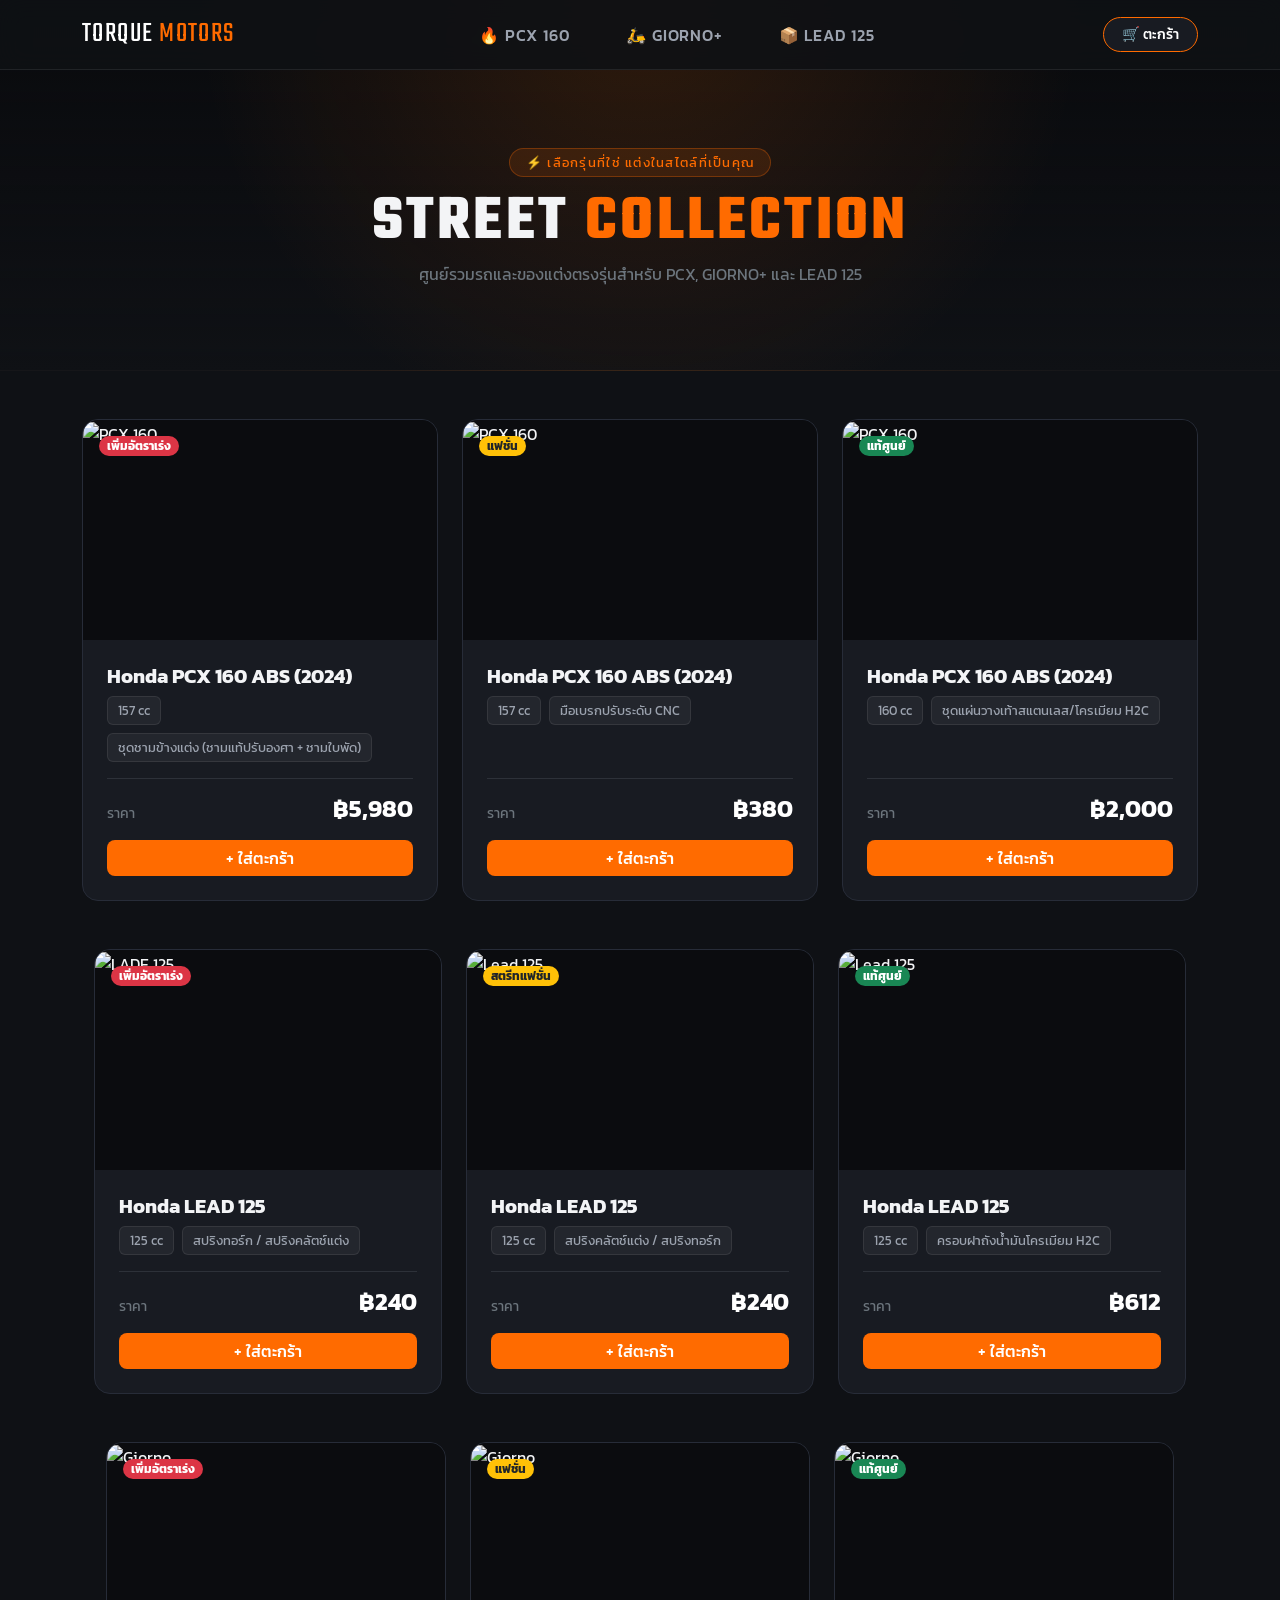
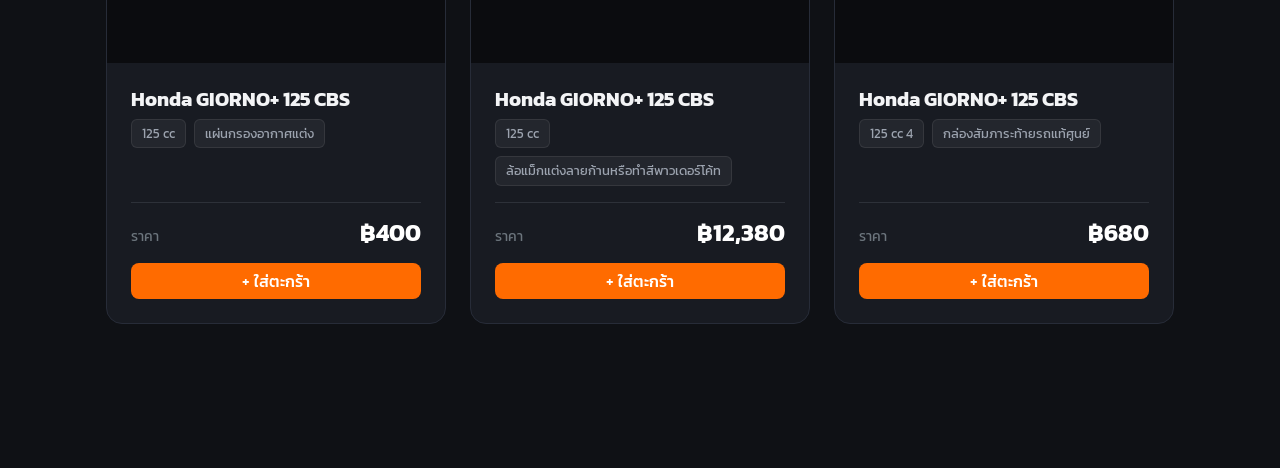
==== commit 79916a40: "picture" ====
--- a/index.html
+++ b/index.html
@@ -28,13 +28,13 @@
       <div class="collapse navbar-collapse justify-content-center" id="navContent">
         <ul class="navbar-nav gap-2 gap-lg-4 text-center my-3 my-lg-0">
           <li class="nav-item">
-            <a class="nav-link custom-nav-link" href="pcx.html">🔥 PCX 160</a>
+            <a class="nav-link custom-nav-link " href="pcx.html">🔥 PCX 160</a>
           </li>
           <li class="nav-item">
-            <a class="nav-link custom-nav-link" href="giorno.html">🛵 GIORNO+</a>
+            <a class="nav-link custom-nav-link " href="giorno.html">🛵 GIORNO+</a>
           </li>
           <li class="nav-item">
-            <a class="nav-link custom-nav-link" href="lead.html">📦 LEAD 125</a>
+            <a class="nav-link custom-nav-link " href="lead.html">📦 LEAD 125</a>
           </li>
         </ul>
       </div>
@@ -71,48 +71,14 @@
           <span class="h4 fw-bold mb-0" style="color: var(--neon-orange);" id="cartTotalPrice">฿0</span>
         </div>
         <div class="d-grid gap-2">
-          <button class="btn btn-neon" id="openCheckoutModalBtn" data-bs-toggle="modal" data-bs-target="#checkoutModal">
-            ✅ ยืนยันการสั่งซื้อสินค้า
-          </button>
+          <button class="btn btn-neon" id="checkoutBtn">สั่งซื้อผ่าน LINE</button>
           <button class="btn btn-outline-secondary btn-sm" id="clearCartBtn">ล้างตะกร้า</button>
         </div>
       </div>
     </div>
   </div>
 
-  <!-- 3. MODAL กรอกข้อมูลยืนยันคำสั่งซื้อส่งหลังบ้าน -->
-  <div class="modal fade" id="checkoutModal" tabindex="-1" aria-hidden="true">
-    <div class="modal-dialog modal-dialog-centered">
-      <div class="modal-content text-bg-dark border border-secondary">
-        <div class="modal-header border-secondary border-opacity-25">
-          <h5 class="modal-title font-monospace">📋 ยืนยันข้อมูลคำสั่งซื้อ</h5>
-          <button type="button" class="btn-close btn-close-white" data-bs-dismiss="modal"></button>
-        </div>
-        <div class="modal-body">
-          <div class="mb-3">
-            <label class="form-label text-secondary small">ชื่อ-นามสกุล ผู้สั่งซื้อ</label>
-            <input type="text" class="form-control bg-black text-white border-secondary" id="customerName" placeholder="เช่น นายสมชาย ใจดี" required>
-          </div>
-          <div class="mb-3">
-            <label class="form-label text-secondary small">เบอร์โทรศัพท์ติดต่อ</label>
-            <input type="tel" class="form-control bg-black text-white border-secondary" id="customerPhone" placeholder="เช่น 0812345678" required>
-          </div>
-          <div class="p-3 rounded bg-black bg-opacity-50 border border-secondary border-opacity-25 mb-2">
-            <div class="d-flex justify-content-between">
-              <span>ยอดชำระสุทธิ:</span>
-              <strong class="text-warning h5 mb-0" id="modalTotalAmount">฿0</strong>
-            </div>
-          </div>
-        </div>
-        <div class="modal-footer border-secondary border-opacity-25">
-          <button type="button" class="btn btn-outline-secondary" data-bs-dismiss="modal">ยกเลิก</button>
-          <button type="button" class="btn btn-neon" id="confirmOrderBtn">ยืนยัน</button>
-        </div>
-      </div>
-    </div>
-  </div>
-
-  <!-- 4. HERO BANNER -->
+  <!-- 3. HERO BANNER -->
   <header class="hero-banner text-center">
     <div class="container pt-5">
       <div class="badge-tag d-inline-block px-3 py-1 rounded-pill mb-3">
@@ -127,15 +93,15 @@
     </div>
   </header>
 
-  <!-- 5. MAIN PRODUCTS -->
+  <!-- 4. MAIN PRODUCTS -->
   <main class="container py-5">
     <div class="row g-4" id="bikeGrid">
 
-      <!-- PCX 1 -->
+      <!-- PCX 160 -->
       <div class="col-12 col-md-6 col-lg-4 bike-item" data-category="street" data-name="pcx 160 abs" id="pcx">
         <div class="moto-card h-100 d-flex flex-column">
-          <div class="moto-thumb position-relative">
-            <img src="https://img.lazcdn.com/g/p/157fd6e25ca8e0cc368270ce6061ccaa.jpg_960x960q80.jpg_.webp" alt="PCX 160" class="img-fluid rounded-top">
+          <div class="moto-thumb">
+            <img src="https://img.lazcdn.com/g/p/157fd6e25ca8e0cc368270ce6061ccaa.jpg_960x960q80.jpg_.webp" alt="PCX 160">
             <span class="badge bg-danger position-absolute top-0 start-0 m-3 rounded-pill px-2 py-1">เพิ่มอัตราเร่ง</span>
           </div>
           <div class="p-4 d-flex flex-column flex-grow-1">
@@ -150,20 +116,21 @@
                 <span class="h4 fw-bold mb-0 text-white">฿5,980</span>
               </div>
               <div class="d-grid gap-2">
-                <button class="btn btn-neon add-to-cart-btn" data-id="pcx1" data-name="Honda PCX 160 ABS" data-price="5980">
-                  + ใส่ตะกร้า
-                </button>
-              </div>
-            </div>
-          </div>
-        </div>
-      </div>
-
-      <!-- PCX 2 -->
+                <button class="btn btn-neon add-to-cart-btn" data-id="pcx160" data-name="Honda PCX 160 ABS" data-price="5980">
+                  + ใส่ตะกร้า
+                </button>
+                
+              </div>
+            </div>
+          </div>
+        </div>
+      </div>
+
+      <!-- PCX 160 -->
       <div class="col-12 col-md-6 col-lg-4 bike-item" data-category="street" data-name="pcx 160 abs" id="pcx">
         <div class="moto-card h-100 d-flex flex-column">
-          <div class="moto-thumb position-relative">
-            <img src="https://inwfile.com/s-cz/b4pdav.jpg" alt="PCX 160" class="img-fluid rounded-top">
+          <div class="moto-thumb">
+            <img src="https://inwfile.com/s-cz/b4pdav.jpg" alt="PCX 160">
             <span class="badge bg-warning text-dark position-absolute top-0 start-0 m-3 rounded-pill px-2 py-1">แฟชั่น</span>
           </div>
           <div class="p-4 d-flex flex-column flex-grow-1">
@@ -178,21 +145,22 @@
                 <span class="h4 fw-bold mb-0 text-white">฿380</span>
               </div>
               <div class="d-grid gap-2">
-                <button class="btn btn-neon add-to-cart-btn" data-id="pcx2" data-name="Honda PCX 160 ABS" data-price="380">
-                  + ใส่ตะกร้า
-                </button>
-              </div>
-            </div>
-          </div>
-        </div>
-      </div>
-
-      <!-- PCX 3 -->
+                <button class="btn btn-neon add-to-cart-btn" data-id="pcx160" data-name="Honda PCX 160 ABS" data-price="380">
+                  + ใส่ตะกร้า
+                </button>
+                 
+              </div>
+            </div>
+          </div>
+        </div>
+      </div>
+
+      <!-- PCX 160 -->
       <div class="col-12 col-md-6 col-lg-4 bike-item" data-category="family" data-name="pcx 160 abs" id="pcx">
         <div class="moto-card h-100 d-flex flex-column">
-          <div class="moto-thumb position-relative">
-            <img src="https://encrypted-tbn0.gstatic.com/images?q=tbn:ANd9GcS41iO7otH4fB3oMC5ozC3e-FqqfGTtTLocaamDw7aw9J5ceXALK1JSrTU&s=10" alt="PCX 160" class="img-fluid rounded-top">
-            <span class="badge bg-success position-absolute top-0 start-0 m-3 rounded-pill px-2 py-1">ของแต่งแท้ศูนย์</span>
+          <div class="moto-thumb">
+            <img src="https://encrypted-tbn0.gstatic.com/images?q=tbn:ANd9GcS41iO7otH4fB3oMC5ozC3e-FqqfGTtTLocaamDw7aw9J5ceXALK1JSrTU&s=10" alt="PCX 160">
+            <span class="badge bg-success position-absolute top-0 start-0 m-3 rounded-pill px-2 py-1">แท้ศูนย์</span>
           </div>
           <div class="p-4 d-flex flex-column flex-grow-1">
             <h3 class="h5 fw-bold mb-2">Honda PCX 160 ABS (2024)</h3>
@@ -206,20 +174,26 @@
                 <span class="h4 fw-bold mb-0 text-white">฿2,000</span>
               </div>
               <div class="d-grid gap-2">
-                <button class="btn btn-neon add-to-cart-btn" data-id="pcx3" data-name="Honda PCX 160 ABS" data-price="2000">
-                  + ใส่ตะกร้า
-                </button>
-              </div>
-            </div>
-          </div>
-        </div>
-      </div>
-
-      <!-- LEAD 1 -->
+                <button class="btn btn-neon add-to-cart-btn" data-id="pcx160" data-name="Honda PCX 160 ABS" data-price="2000">
+                  + ใส่ตะกร้า
+                </button>
+                 
+              </div>
+            </div>
+          </div>
+        </div>
+      </div>
+
+    </div>
+  <!-- 4. MAIN PRODUCTS -->
+  <main class="container py-5">
+    <div class="row g-4" id="bikeGrid">
+
+      <!-- LADE 125 -->
       <div class="col-12 col-md-6 col-lg-4 bike-item" data-category="street" data-name="lead 125" id="lead">
         <div class="moto-card h-100 d-flex flex-column">
-          <div class="moto-thumb position-relative">
-            <img src="https://encrypted-tbn0.gstatic.com/images?q=tbn:ANd9GcTJf-G3huD1Gj-DjFEIP2IRV4h6eqaDwZAob8NIkuIratTq-t0tesB66Dg&s=10" alt="LEAD 125" class="img-fluid rounded-top">
+          <div class="moto-thumb">
+            <img src="https://encrypted-tbn0.gstatic.com/images?q=tbn:ANd9GcTJf-G3huD1Gj-DjFEIP2IRV4h6eqaDwZAob8NIkuIratTq-t0tesB66Dg&s=10" alt="LADE 125">
             <span class="badge bg-danger position-absolute top-0 start-0 m-3 rounded-pill px-2 py-1">เพิ่มอัตราเร่ง</span>
           </div>
           <div class="p-4 d-flex flex-column flex-grow-1">
@@ -234,26 +208,27 @@
                 <span class="h4 fw-bold mb-0 text-white">฿240</span>
               </div>
               <div class="d-grid gap-2">
-                <button class="btn btn-neon add-to-cart-btn" data-id="lead1" data-name="Honda LEAD 125" data-price="240">
-                  + ใส่ตะกร้า
-                </button>
-              </div>
-            </div>
-          </div>
-        </div>
-      </div>
-
-      <!-- LEAD 2 -->
-      <div class="col-12 col-md-6 col-lg-4 bike-item" data-category="street" data-name="lead 125" id="lead">
-        <div class="moto-card h-100 d-flex flex-column">
-          <div class="moto-thumb position-relative">
-            <img src="https://down-th.img.susercontent.com/file/th-11134207-81zte-mgeotxxnqsy0a8" alt="LEAD 125" class="img-fluid rounded-top">
+                <button class="btn btn-neon add-to-cart-btn" data-id="lead125" data-name="Honda LEAD 125" data-price="240">
+                  + ใส่ตะกร้า
+                </button>
+                
+              </div>
+            </div>
+          </div>
+        </div>
+      </div>
+
+      <!--  LADE 125 -->
+      <div class="col-12 col-md-6 col-lg-4 bike-item" data-category="street" data-name="giorno plus 125" id="giorno">
+        <div class="moto-card h-100 d-flex flex-column">
+          <div class="moto-thumb">
+            <img src="https://down-th.img.susercontent.com/file/th-11134207-81zte-mgeotxxnqsy0a8" alt="Lead 125">
             <span class="badge bg-warning text-dark position-absolute top-0 start-0 m-3 rounded-pill px-2 py-1">สตรีทแฟชั่น</span>
           </div>
           <div class="p-4 d-flex flex-column flex-grow-1">
             <h3 class="h5 fw-bold mb-2">Honda LEAD 125</h3>
             <div class="d-flex flex-wrap gap-2 mb-3">
-              <span class="spec-chip">125 cc</span>
+              <span class="spec-chip">125 cc </span>
               <span class="spec-chip">สปริงคลัตช์แต่ง / สปริงทอร์ก</span>
             </div>
             <div class="mt-auto pt-3 border-top border-secondary border-opacity-25">
@@ -262,26 +237,27 @@
                 <span class="h4 fw-bold mb-0 text-white">฿240</span>
               </div>
               <div class="d-grid gap-2">
-                <button class="btn btn-neon add-to-cart-btn" data-id="lead2" data-name="Honda LEAD 125" data-price="240">
-                  + ใส่ตะกร้า
-                </button>
-              </div>
-            </div>
-          </div>
-        </div>
-      </div>
-
-      <!-- LEAD 3 -->
-      <div class="col-12 col-md-6 col-lg-4 bike-item" data-category="family" data-name="lead 125" id="lead">
-        <div class="moto-card h-100 d-flex flex-column">
-          <div class="moto-thumb position-relative">
-            <img src="https://down-th.img.susercontent.com/file/sg-11134201-7rbmg-ll5ys75plz5g0c" alt="LEAD 125" class="img-fluid rounded-top">
+                <button class="btn btn-neon add-to-cart-btn" data-id="lead125" data-name="Honda LEAD 125" data-price="240">
+                  + ใส่ตะกร้า
+                </button>
+                
+              </div>
+            </div>
+          </div>
+        </div>
+      </div>
+
+      <!-- LEAD 125 -->
+      <div class="col-12 col-md-6 col-lg-4 bike-item" data-category="family" data-name="lead 125 " id="lead">
+        <div class="moto-card h-100 d-flex flex-column">
+          <div class="moto-thumb">
+            <img src="https://down-th.img.susercontent.com/file/sg-11134201-7rbmg-ll5ys75plz5g0c" alt="Lead 125">
             <span class="badge bg-success position-absolute top-0 start-0 m-3 rounded-pill px-2 py-1">แท้ศูนย์</span>
           </div>
           <div class="p-4 d-flex flex-column flex-grow-1">
-            <h3 class="h5 fw-bold mb-2">Honda LEAD 125</h3>
-            <div class="d-flex flex-wrap gap-2 mb-3">
-              <span class="spec-chip">125 cc</span>
+            <h3 class="h5 fw-bold mb-2">Honda LEAD 125 </h3>
+            <div class="d-flex flex-wrap gap-2 mb-3">
+              <span class="spec-chip">125 cc </span>
               <span class="spec-chip">ครอบฝาถังน้ำมันโครเมียม H2C</span>
             </div>
             <div class="mt-auto pt-3 border-top border-secondary border-opacity-25">
@@ -290,20 +266,26 @@
                 <span class="h4 fw-bold mb-0 text-white">฿612</span>
               </div>
               <div class="d-grid gap-2">
-                <button class="btn btn-neon add-to-cart-btn" data-id="lead3" data-name="Honda LEAD 125" data-price="612">
-                  + ใส่ตะกร้า
-                </button>
-              </div>
-            </div>
-          </div>
-        </div>
-      </div>
-
-      <!-- GIORNO 1 -->
+                <button class="btn btn-neon add-to-cart-btn" data-id="lead125" data-name="Honda LEAD 125" data-price="60500">
+                  + ใส่ตะกร้า
+                </button>
+
+              </div>
+            </div>
+          </div>
+        </div>
+      </div>
+
+    </div>
+     <!-- 4. MAIN PRODUCTS -->
+  <main class="container py-5">
+    <div class="row g-4" id="bikeGrid">
+
+      <!-- GIORNO+ -->
       <div class="col-12 col-md-6 col-lg-4 bike-item" data-category="street" data-name="giorno plus 125" id="giorno">
         <div class="moto-card h-100 d-flex flex-column">
-          <div class="moto-thumb position-relative">
-            <img src="https://encrypted-tbn0.gstatic.com/images?q=tbn:ANd9GcTz-KqUZ9b-QnEDs7wZB0YbKPuKpo1oHwXzpqlDjSLyag&s" alt="GIORNO+" class="img-fluid rounded-top">
+          <div class="moto-thumb">
+            <img src="https://encrypted-tbn0.gstatic.com/images?q=tbn:ANd9GcTz-KqUZ9b-QnEDs7wZB0YbKPuKpo1oHwXzpqlDjSLyag&s" alt="Giorno">
             <span class="badge bg-danger position-absolute top-0 start-0 m-3 rounded-pill px-2 py-1">เพิ่มอัตราเร่ง</span>
           </div>
           <div class="p-4 d-flex flex-column flex-grow-1">
@@ -318,26 +300,27 @@
                 <span class="h4 fw-bold mb-0 text-white">฿400</span>
               </div>
               <div class="d-grid gap-2">
-                <button class="btn btn-neon add-to-cart-btn" data-id="giorno1" data-name="Honda GIORNO+ 125 CBS" data-price="400">
-                  + ใส่ตะกร้า
-                </button>
-              </div>
-            </div>
-          </div>
-        </div>
-      </div>
-
-      <!-- GIORNO 2 -->
+                <button class="btn btn-neon add-to-cart-btn" data-id="pcx160" data-name="Honda PCX 160 ABS" data-price="400">
+                  + ใส่ตะกร้า
+                </button>
+                
+              </div>
+            </div>
+          </div>
+        </div>
+      </div>
+
+      <!-- GIORNO+ -->
       <div class="col-12 col-md-6 col-lg-4 bike-item" data-category="street" data-name="giorno plus 125" id="giorno">
         <div class="moto-card h-100 d-flex flex-column">
-          <div class="moto-thumb position-relative">
-            <img src="https://www.raidenforce.com/cdn/shop/files/x2_1800x1800.jpg?v=1760012589" alt="GIORNO+" class="img-fluid rounded-top">
+          <div class="moto-thumb">
+            <img src="https://www.raidenforce.com/cdn/shop/files/x2_1800x1800.jpg?v=1760012589" alt="Giorno">
             <span class="badge bg-warning text-dark position-absolute top-0 start-0 m-3 rounded-pill px-2 py-1">แฟชั่น</span>
           </div>
           <div class="p-4 d-flex flex-column flex-grow-1">
             <h3 class="h5 fw-bold mb-2">Honda GIORNO+ 125 CBS</h3>
             <div class="d-flex flex-wrap gap-2 mb-3">
-              <span class="spec-chip">125 cc</span>
+              <span class="spec-chip">125 cc </span>
               <span class="spec-chip">ล้อแม็กแต่งลายก้านหรือทำสีพาวเดอร์โค้ท</span>
             </div>
             <div class="mt-auto pt-3 border-top border-secondary border-opacity-25">
@@ -346,26 +329,26 @@
                 <span class="h4 fw-bold mb-0 text-white">฿12,380</span>
               </div>
               <div class="d-grid gap-2">
-                <button class="btn btn-neon add-to-cart-btn" data-id="giorno2" data-name="Honda GIORNO+ 125 CBS" data-price="12380">
-                  + ใส่ตะกร้า
-                </button>
-              </div>
-            </div>
-          </div>
-        </div>
-      </div>
-
-      <!-- GIORNO 3 -->
+                <button class="btn btn-neon add-to-cart-btn" data-id="giorno125" data-name="Honda GIORNO+ 125 CBS" data-price="12380">
+                  + ใส่ตะกร้า
+                </button>
+              </div>
+            </div>
+          </div>
+        </div>
+      </div>
+
+      <!-- GIORNO+ -->
       <div class="col-12 col-md-6 col-lg-4 bike-item" data-category="family" data-name="giorno plus 125" id="giorno">
         <div class="moto-card h-100 d-flex flex-column">
-          <div class="moto-thumb position-relative">
-            <img src="https://encrypted-tbn0.gstatic.com/images?q=tbn:ANd9GcQ3ojttlLKTupDBDwk5UedUjryc-nI8EevgE5OyK_bCNK_JoK47GbbNM8rP&s=10" alt="GIORNO+" class="img-fluid rounded-top">
+          <div class="moto-thumb">
+            <img src="https://encrypted-tbn0.gstatic.com/images?q=tbn:ANd9GcQ3ojttlLKTupDBDwk5UedUjryc-nI8EevgE5OyK_bCNK_JoK47GbbNM8rP&s=10" alt="Giorno">
             <span class="badge bg-success position-absolute top-0 start-0 m-3 rounded-pill px-2 py-1">แท้ศูนย์</span>
           </div>
           <div class="p-4 d-flex flex-column flex-grow-1">
             <h3 class="h5 fw-bold mb-2">Honda GIORNO+ 125 CBS</h3>
             <div class="d-flex flex-wrap gap-2 mb-3">
-              <span class="spec-chip">125 cc</span>
+              <span class="spec-chip">125 cc 4 </span>
               <span class="spec-chip">กล่องสัมภาระท้ายรถแท้ศูนย์</span>
             </div>
             <div class="mt-auto pt-3 border-top border-secondary border-opacity-25">
@@ -374,7 +357,7 @@
                 <span class="h4 fw-bold mb-0 text-white">฿680</span>
               </div>
               <div class="d-grid gap-2">
-                <button class="btn btn-neon add-to-cart-btn" data-id="giorno3" data-name="Honda GIORNO+ 125 CBS" data-price="680">
+                <button class="btn btn-neon add-to-cart-btn" data-id="giorno125" data-name="Honda GIORNO+ 125 CBS" data-price="680">
                   + ใส่ตะกร้า
                 </button>
               </div>
@@ -388,6 +371,6 @@
 
   <!-- Bootstrap 5.3 JS Bundle -->
   <script src="https://cdn.jsdelivr.net/npm/bootstrap@5.3.3/dist/js/bootstrap.bundle.min.js"></script>
-  <script src="scripts.js"></script>
+  <script src="script.js"></script>
 </body>
 </html>
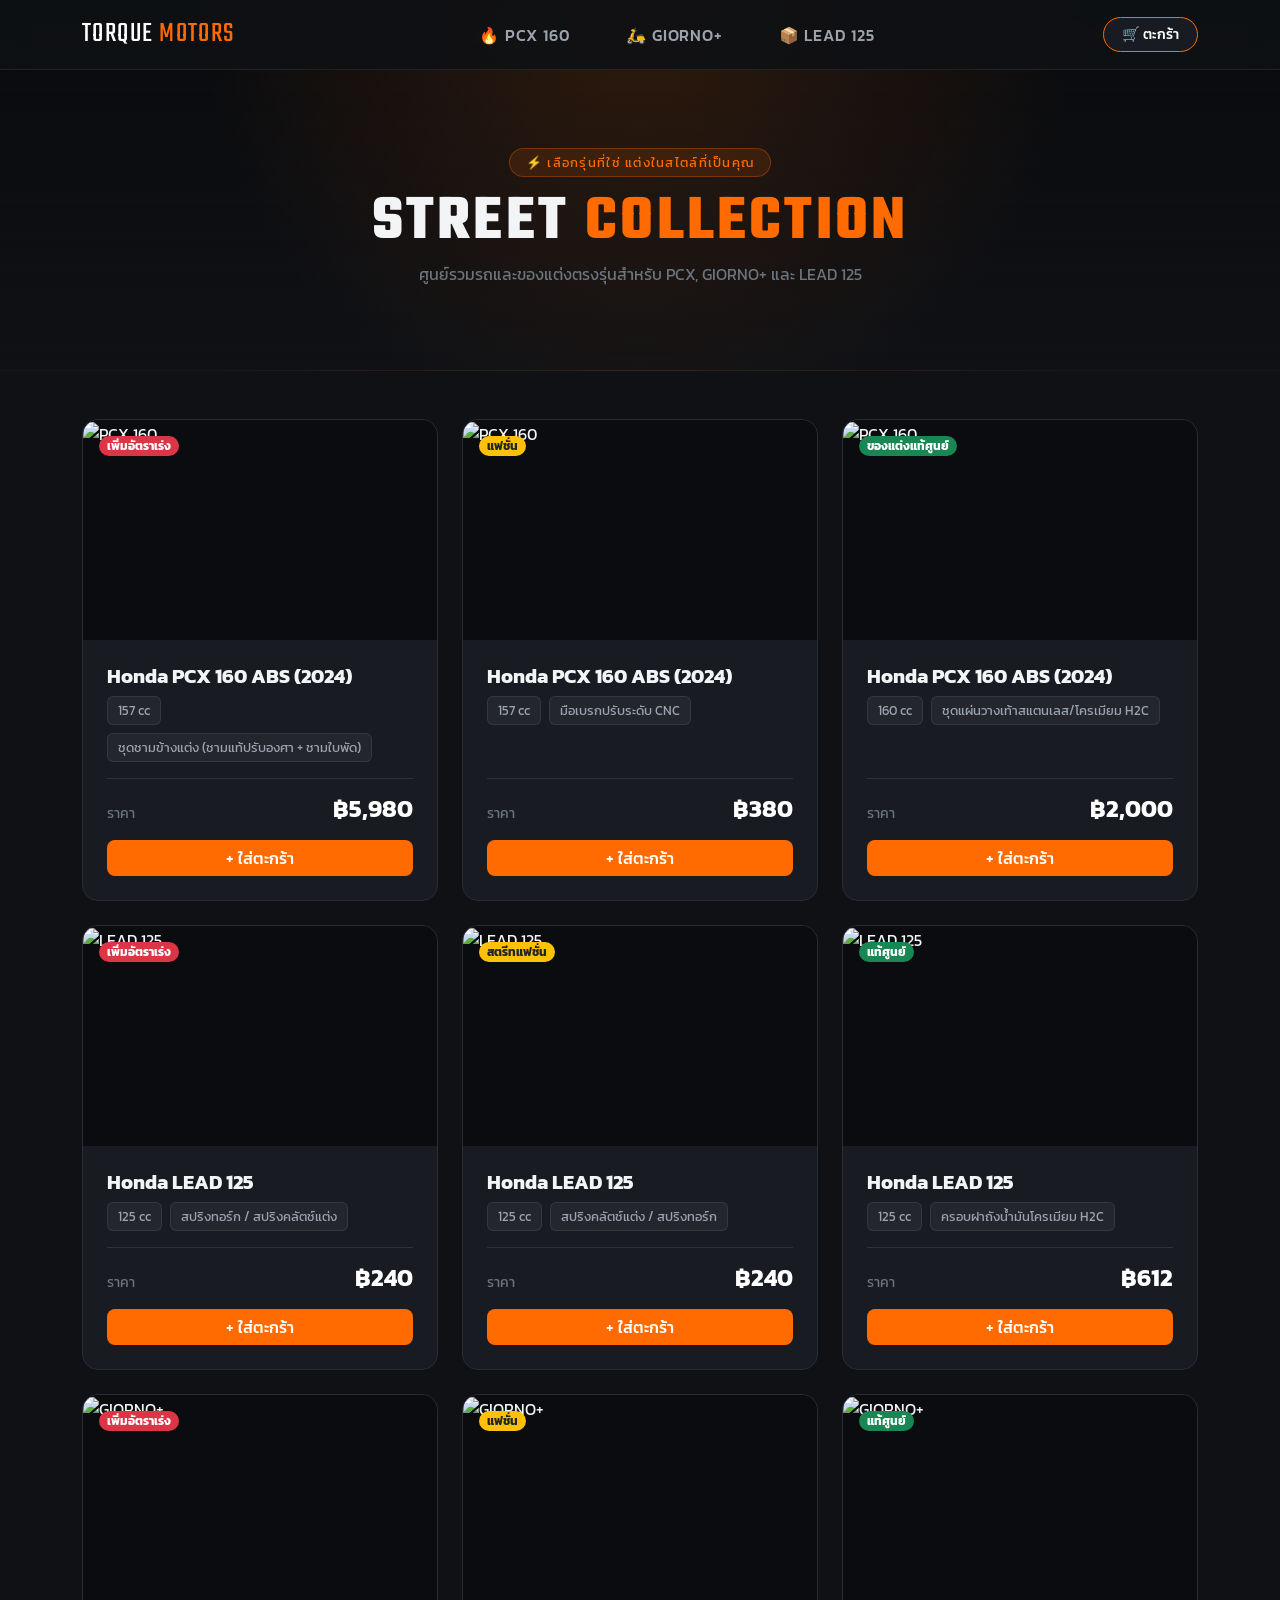
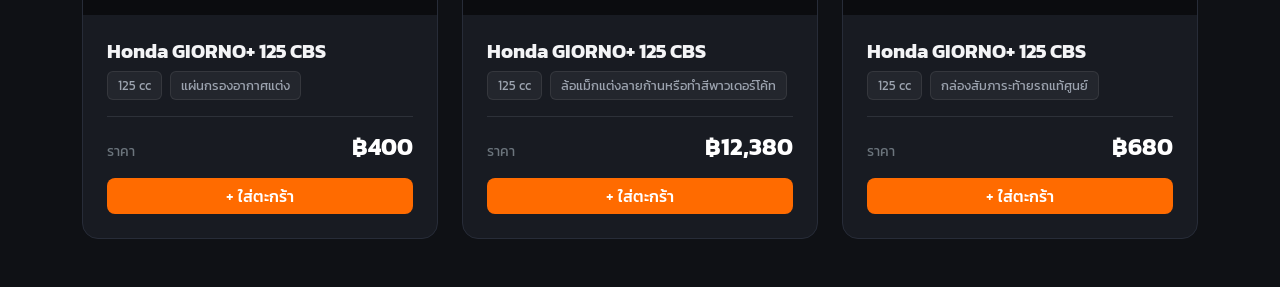
==== commit 911c79fc: "Merge branch 'main' into information" ====
--- a/index.html
+++ b/index.html
@@ -28,13 +28,13 @@
       <div class="collapse navbar-collapse justify-content-center" id="navContent">
         <ul class="navbar-nav gap-2 gap-lg-4 text-center my-3 my-lg-0">
           <li class="nav-item">
-            <a class="nav-link custom-nav-link " href="pcx.html">🔥 PCX 160</a>
+            <a class="nav-link custom-nav-link" href="pcx.html">🔥 PCX 160</a>
           </li>
           <li class="nav-item">
-            <a class="nav-link custom-nav-link " href="giorno.html">🛵 GIORNO+</a>
+            <a class="nav-link custom-nav-link" href="giorno.html">🛵 GIORNO+</a>
           </li>
           <li class="nav-item">
-            <a class="nav-link custom-nav-link " href="lead.html">📦 LEAD 125</a>
+            <a class="nav-link custom-nav-link" href="lead.html">📦 LEAD 125</a>
           </li>
         </ul>
       </div>
@@ -71,14 +71,48 @@
           <span class="h4 fw-bold mb-0" style="color: var(--neon-orange);" id="cartTotalPrice">฿0</span>
         </div>
         <div class="d-grid gap-2">
-          <button class="btn btn-neon" id="checkoutBtn">สั่งซื้อผ่าน LINE</button>
+          <button class="btn btn-neon" id="openCheckoutModalBtn" data-bs-toggle="modal" data-bs-target="#checkoutModal">
+            ✅ ยืนยันการสั่งซื้อสินค้า
+          </button>
           <button class="btn btn-outline-secondary btn-sm" id="clearCartBtn">ล้างตะกร้า</button>
         </div>
       </div>
     </div>
   </div>
 
-  <!-- 3. HERO BANNER -->
+  <!-- 3. MODAL กรอกข้อมูลยืนยันคำสั่งซื้อส่งหลังบ้าน -->
+  <div class="modal fade" id="checkoutModal" tabindex="-1" aria-hidden="true">
+    <div class="modal-dialog modal-dialog-centered">
+      <div class="modal-content text-bg-dark border border-secondary">
+        <div class="modal-header border-secondary border-opacity-25">
+          <h5 class="modal-title font-monospace">📋 ยืนยันข้อมูลคำสั่งซื้อ</h5>
+          <button type="button" class="btn-close btn-close-white" data-bs-dismiss="modal"></button>
+        </div>
+        <div class="modal-body">
+          <div class="mb-3">
+            <label class="form-label text-secondary small">ชื่อ-นามสกุล ผู้สั่งซื้อ</label>
+            <input type="text" class="form-control bg-black text-white border-secondary" id="customerName" placeholder="เช่น นายสมชาย ใจดี" required>
+          </div>
+          <div class="mb-3">
+            <label class="form-label text-secondary small">เบอร์โทรศัพท์ติดต่อ</label>
+            <input type="tel" class="form-control bg-black text-white border-secondary" id="customerPhone" placeholder="เช่น 0812345678" required>
+          </div>
+          <div class="p-3 rounded bg-black bg-opacity-50 border border-secondary border-opacity-25 mb-2">
+            <div class="d-flex justify-content-between">
+              <span>ยอดชำระสุทธิ:</span>
+              <strong class="text-warning h5 mb-0" id="modalTotalAmount">฿0</strong>
+            </div>
+          </div>
+        </div>
+        <div class="modal-footer border-secondary border-opacity-25">
+          <button type="button" class="btn btn-outline-secondary" data-bs-dismiss="modal">ยกเลิก</button>
+          <button type="button" class="btn btn-neon" id="confirmOrderBtn">ยืนยัน</button>
+        </div>
+      </div>
+    </div>
+  </div>
+
+  <!-- 4. HERO BANNER -->
   <header class="hero-banner text-center">
     <div class="container pt-5">
       <div class="badge-tag d-inline-block px-3 py-1 rounded-pill mb-3">
@@ -93,15 +127,15 @@
     </div>
   </header>
 
-  <!-- 4. MAIN PRODUCTS -->
+  <!-- 5. MAIN PRODUCTS -->
   <main class="container py-5">
     <div class="row g-4" id="bikeGrid">
 
-      <!-- PCX 160 -->
+      <!-- PCX 1 -->
       <div class="col-12 col-md-6 col-lg-4 bike-item" data-category="street" data-name="pcx 160 abs" id="pcx">
         <div class="moto-card h-100 d-flex flex-column">
-          <div class="moto-thumb">
-            <img src="https://img.lazcdn.com/g/p/157fd6e25ca8e0cc368270ce6061ccaa.jpg_960x960q80.jpg_.webp" alt="PCX 160">
+          <div class="moto-thumb position-relative">
+            <img src="https://img.lazcdn.com/g/p/157fd6e25ca8e0cc368270ce6061ccaa.jpg_960x960q80.jpg_.webp" alt="PCX 160" class="img-fluid rounded-top">
             <span class="badge bg-danger position-absolute top-0 start-0 m-3 rounded-pill px-2 py-1">เพิ่มอัตราเร่ง</span>
           </div>
           <div class="p-4 d-flex flex-column flex-grow-1">
@@ -116,21 +150,20 @@
                 <span class="h4 fw-bold mb-0 text-white">฿5,980</span>
               </div>
               <div class="d-grid gap-2">
-                <button class="btn btn-neon add-to-cart-btn" data-id="pcx160" data-name="Honda PCX 160 ABS" data-price="5980">
-                  + ใส่ตะกร้า
-                </button>
-                
-              </div>
-            </div>
-          </div>
-        </div>
-      </div>
-
-      <!-- PCX 160 -->
+                <button class="btn btn-neon add-to-cart-btn" data-id="pcx1" data-name="Honda PCX 160 ABS" data-price="5980">
+                  + ใส่ตะกร้า
+                </button>
+              </div>
+            </div>
+          </div>
+        </div>
+      </div>
+
+      <!-- PCX 2 -->
       <div class="col-12 col-md-6 col-lg-4 bike-item" data-category="street" data-name="pcx 160 abs" id="pcx">
         <div class="moto-card h-100 d-flex flex-column">
-          <div class="moto-thumb">
-            <img src="https://inwfile.com/s-cz/b4pdav.jpg" alt="PCX 160">
+          <div class="moto-thumb position-relative">
+            <img src="https://inwfile.com/s-cz/b4pdav.jpg" alt="PCX 160" class="img-fluid rounded-top">
             <span class="badge bg-warning text-dark position-absolute top-0 start-0 m-3 rounded-pill px-2 py-1">แฟชั่น</span>
           </div>
           <div class="p-4 d-flex flex-column flex-grow-1">
@@ -145,22 +178,21 @@
                 <span class="h4 fw-bold mb-0 text-white">฿380</span>
               </div>
               <div class="d-grid gap-2">
-                <button class="btn btn-neon add-to-cart-btn" data-id="pcx160" data-name="Honda PCX 160 ABS" data-price="380">
-                  + ใส่ตะกร้า
-                </button>
-                 
-              </div>
-            </div>
-          </div>
-        </div>
-      </div>
-
-      <!-- PCX 160 -->
+                <button class="btn btn-neon add-to-cart-btn" data-id="pcx2" data-name="Honda PCX 160 ABS" data-price="380">
+                  + ใส่ตะกร้า
+                </button>
+              </div>
+            </div>
+          </div>
+        </div>
+      </div>
+
+      <!-- PCX 3 -->
       <div class="col-12 col-md-6 col-lg-4 bike-item" data-category="family" data-name="pcx 160 abs" id="pcx">
         <div class="moto-card h-100 d-flex flex-column">
-          <div class="moto-thumb">
-            <img src="https://encrypted-tbn0.gstatic.com/images?q=tbn:ANd9GcS41iO7otH4fB3oMC5ozC3e-FqqfGTtTLocaamDw7aw9J5ceXALK1JSrTU&s=10" alt="PCX 160">
-            <span class="badge bg-success position-absolute top-0 start-0 m-3 rounded-pill px-2 py-1">แท้ศูนย์</span>
+          <div class="moto-thumb position-relative">
+            <img src="https://encrypted-tbn0.gstatic.com/images?q=tbn:ANd9GcS41iO7otH4fB3oMC5ozC3e-FqqfGTtTLocaamDw7aw9J5ceXALK1JSrTU&s=10" alt="PCX 160" class="img-fluid rounded-top">
+            <span class="badge bg-success position-absolute top-0 start-0 m-3 rounded-pill px-2 py-1">ของแต่งแท้ศูนย์</span>
           </div>
           <div class="p-4 d-flex flex-column flex-grow-1">
             <h3 class="h5 fw-bold mb-2">Honda PCX 160 ABS (2024)</h3>
@@ -174,26 +206,20 @@
                 <span class="h4 fw-bold mb-0 text-white">฿2,000</span>
               </div>
               <div class="d-grid gap-2">
-                <button class="btn btn-neon add-to-cart-btn" data-id="pcx160" data-name="Honda PCX 160 ABS" data-price="2000">
-                  + ใส่ตะกร้า
-                </button>
-                 
-              </div>
-            </div>
-          </div>
-        </div>
-      </div>
-
-    </div>
-  <!-- 4. MAIN PRODUCTS -->
-  <main class="container py-5">
-    <div class="row g-4" id="bikeGrid">
-
-      <!-- LADE 125 -->
+                <button class="btn btn-neon add-to-cart-btn" data-id="pcx3" data-name="Honda PCX 160 ABS" data-price="2000">
+                  + ใส่ตะกร้า
+                </button>
+              </div>
+            </div>
+          </div>
+        </div>
+      </div>
+
+      <!-- LEAD 1 -->
       <div class="col-12 col-md-6 col-lg-4 bike-item" data-category="street" data-name="lead 125" id="lead">
         <div class="moto-card h-100 d-flex flex-column">
-          <div class="moto-thumb">
-            <img src="https://encrypted-tbn0.gstatic.com/images?q=tbn:ANd9GcTJf-G3huD1Gj-DjFEIP2IRV4h6eqaDwZAob8NIkuIratTq-t0tesB66Dg&s=10" alt="LADE 125">
+          <div class="moto-thumb position-relative">
+            <img src="https://encrypted-tbn0.gstatic.com/images?q=tbn:ANd9GcTJf-G3huD1Gj-DjFEIP2IRV4h6eqaDwZAob8NIkuIratTq-t0tesB66Dg&s=10" alt="LEAD 125" class="img-fluid rounded-top">
             <span class="badge bg-danger position-absolute top-0 start-0 m-3 rounded-pill px-2 py-1">เพิ่มอัตราเร่ง</span>
           </div>
           <div class="p-4 d-flex flex-column flex-grow-1">
@@ -208,147 +234,138 @@
                 <span class="h4 fw-bold mb-0 text-white">฿240</span>
               </div>
               <div class="d-grid gap-2">
-                <button class="btn btn-neon add-to-cart-btn" data-id="lead125" data-name="Honda LEAD 125" data-price="240">
-                  + ใส่ตะกร้า
-                </button>
-                
-              </div>
-            </div>
-          </div>
-        </div>
-      </div>
-
-      <!--  LADE 125 -->
+                <button class="btn btn-neon add-to-cart-btn" data-id="lead1" data-name="Honda LEAD 125" data-price="240">
+                  + ใส่ตะกร้า
+                </button>
+              </div>
+            </div>
+          </div>
+        </div>
+      </div>
+
+      <!-- LEAD 2 -->
+      <div class="col-12 col-md-6 col-lg-4 bike-item" data-category="street" data-name="lead 125" id="lead">
+        <div class="moto-card h-100 d-flex flex-column">
+          <div class="moto-thumb position-relative">
+            <img src="https://down-th.img.susercontent.com/file/th-11134207-81zte-mgeotxxnqsy0a8" alt="LEAD 125" class="img-fluid rounded-top">
+            <span class="badge bg-warning text-dark position-absolute top-0 start-0 m-3 rounded-pill px-2 py-1">สตรีทแฟชั่น</span>
+          </div>
+          <div class="p-4 d-flex flex-column flex-grow-1">
+            <h3 class="h5 fw-bold mb-2">Honda LEAD 125</h3>
+            <div class="d-flex flex-wrap gap-2 mb-3">
+              <span class="spec-chip">125 cc</span>
+              <span class="spec-chip">สปริงคลัตช์แต่ง / สปริงทอร์ก</span>
+            </div>
+            <div class="mt-auto pt-3 border-top border-secondary border-opacity-25">
+              <div class="d-flex justify-content-between align-items-end mb-3">
+                <span class="text-secondary small">ราคา</span>
+                <span class="h4 fw-bold mb-0 text-white">฿240</span>
+              </div>
+              <div class="d-grid gap-2">
+                <button class="btn btn-neon add-to-cart-btn" data-id="lead2" data-name="Honda LEAD 125" data-price="240">
+                  + ใส่ตะกร้า
+                </button>
+              </div>
+            </div>
+          </div>
+        </div>
+      </div>
+
+      <!-- LEAD 3 -->
+      <div class="col-12 col-md-6 col-lg-4 bike-item" data-category="family" data-name="lead 125" id="lead">
+        <div class="moto-card h-100 d-flex flex-column">
+          <div class="moto-thumb position-relative">
+            <img src="https://down-th.img.susercontent.com/file/sg-11134201-7rbmg-ll5ys75plz5g0c" alt="LEAD 125" class="img-fluid rounded-top">
+            <span class="badge bg-success position-absolute top-0 start-0 m-3 rounded-pill px-2 py-1">แท้ศูนย์</span>
+          </div>
+          <div class="p-4 d-flex flex-column flex-grow-1">
+            <h3 class="h5 fw-bold mb-2">Honda LEAD 125</h3>
+            <div class="d-flex flex-wrap gap-2 mb-3">
+              <span class="spec-chip">125 cc</span>
+              <span class="spec-chip">ครอบฝาถังน้ำมันโครเมียม H2C</span>
+            </div>
+            <div class="mt-auto pt-3 border-top border-secondary border-opacity-25">
+              <div class="d-flex justify-content-between align-items-end mb-3">
+                <span class="text-secondary small">ราคา</span>
+                <span class="h4 fw-bold mb-0 text-white">฿612</span>
+              </div>
+              <div class="d-grid gap-2">
+                <button class="btn btn-neon add-to-cart-btn" data-id="lead3" data-name="Honda LEAD 125" data-price="612">
+                  + ใส่ตะกร้า
+                </button>
+              </div>
+            </div>
+          </div>
+        </div>
+      </div>
+
+      <!-- GIORNO 1 -->
       <div class="col-12 col-md-6 col-lg-4 bike-item" data-category="street" data-name="giorno plus 125" id="giorno">
         <div class="moto-card h-100 d-flex flex-column">
-          <div class="moto-thumb">
-            <img src="https://down-th.img.susercontent.com/file/th-11134207-81zte-mgeotxxnqsy0a8" alt="Lead 125">
-            <span class="badge bg-warning text-dark position-absolute top-0 start-0 m-3 rounded-pill px-2 py-1">สตรีทแฟชั่น</span>
-          </div>
-          <div class="p-4 d-flex flex-column flex-grow-1">
-            <h3 class="h5 fw-bold mb-2">Honda LEAD 125</h3>
-            <div class="d-flex flex-wrap gap-2 mb-3">
-              <span class="spec-chip">125 cc </span>
-              <span class="spec-chip">สปริงคลัตช์แต่ง / สปริงทอร์ก</span>
-            </div>
-            <div class="mt-auto pt-3 border-top border-secondary border-opacity-25">
-              <div class="d-flex justify-content-between align-items-end mb-3">
-                <span class="text-secondary small">ราคา</span>
-                <span class="h4 fw-bold mb-0 text-white">฿240</span>
-              </div>
-              <div class="d-grid gap-2">
-                <button class="btn btn-neon add-to-cart-btn" data-id="lead125" data-name="Honda LEAD 125" data-price="240">
-                  + ใส่ตะกร้า
-                </button>
-                
-              </div>
-            </div>
-          </div>
-        </div>
-      </div>
-
-      <!-- LEAD 125 -->
-      <div class="col-12 col-md-6 col-lg-4 bike-item" data-category="family" data-name="lead 125 " id="lead">
-        <div class="moto-card h-100 d-flex flex-column">
-          <div class="moto-thumb">
-            <img src="https://down-th.img.susercontent.com/file/sg-11134201-7rbmg-ll5ys75plz5g0c" alt="Lead 125">
+          <div class="moto-thumb position-relative">
+            <img src="https://encrypted-tbn0.gstatic.com/images?q=tbn:ANd9GcTz-KqUZ9b-QnEDs7wZB0YbKPuKpo1oHwXzpqlDjSLyag&s" alt="GIORNO+" class="img-fluid rounded-top">
+            <span class="badge bg-danger position-absolute top-0 start-0 m-3 rounded-pill px-2 py-1">เพิ่มอัตราเร่ง</span>
+          </div>
+          <div class="p-4 d-flex flex-column flex-grow-1">
+            <h3 class="h5 fw-bold mb-2">Honda GIORNO+ 125 CBS</h3>
+            <div class="d-flex flex-wrap gap-2 mb-3">
+              <span class="spec-chip">125 cc</span>
+              <span class="spec-chip">แผ่นกรองอากาศแต่ง</span>
+            </div>
+            <div class="mt-auto pt-3 border-top border-secondary border-opacity-25">
+              <div class="d-flex justify-content-between align-items-end mb-3">
+                <span class="text-secondary small">ราคา</span>
+                <span class="h4 fw-bold mb-0 text-white">฿400</span>
+              </div>
+              <div class="d-grid gap-2">
+                <button class="btn btn-neon add-to-cart-btn" data-id="giorno1" data-name="Honda GIORNO+ 125 CBS" data-price="400">
+                  + ใส่ตะกร้า
+                </button>
+              </div>
+            </div>
+          </div>
+        </div>
+      </div>
+
+      <!-- GIORNO 2 -->
+      <div class="col-12 col-md-6 col-lg-4 bike-item" data-category="street" data-name="giorno plus 125" id="giorno">
+        <div class="moto-card h-100 d-flex flex-column">
+          <div class="moto-thumb position-relative">
+            <img src="https://www.raidenforce.com/cdn/shop/files/x2_1800x1800.jpg?v=1760012589" alt="GIORNO+" class="img-fluid rounded-top">
+            <span class="badge bg-warning text-dark position-absolute top-0 start-0 m-3 rounded-pill px-2 py-1">แฟชั่น</span>
+          </div>
+          <div class="p-4 d-flex flex-column flex-grow-1">
+            <h3 class="h5 fw-bold mb-2">Honda GIORNO+ 125 CBS</h3>
+            <div class="d-flex flex-wrap gap-2 mb-3">
+              <span class="spec-chip">125 cc</span>
+              <span class="spec-chip">ล้อแม็กแต่งลายก้านหรือทำสีพาวเดอร์โค้ท</span>
+            </div>
+            <div class="mt-auto pt-3 border-top border-secondary border-opacity-25">
+              <div class="d-flex justify-content-between align-items-end mb-3">
+                <span class="text-secondary small">ราคา</span>
+                <span class="h4 fw-bold mb-0 text-white">฿12,380</span>
+              </div>
+              <div class="d-grid gap-2">
+                <button class="btn btn-neon add-to-cart-btn" data-id="giorno2" data-name="Honda GIORNO+ 125 CBS" data-price="12380">
+                  + ใส่ตะกร้า
+                </button>
+              </div>
+            </div>
+          </div>
+        </div>
+      </div>
+
+      <!-- GIORNO 3 -->
+      <div class="col-12 col-md-6 col-lg-4 bike-item" data-category="family" data-name="giorno plus 125" id="giorno">
+        <div class="moto-card h-100 d-flex flex-column">
+          <div class="moto-thumb position-relative">
+            <img src="https://encrypted-tbn0.gstatic.com/images?q=tbn:ANd9GcQ3ojttlLKTupDBDwk5UedUjryc-nI8EevgE5OyK_bCNK_JoK47GbbNM8rP&s=10" alt="GIORNO+" class="img-fluid rounded-top">
             <span class="badge bg-success position-absolute top-0 start-0 m-3 rounded-pill px-2 py-1">แท้ศูนย์</span>
           </div>
           <div class="p-4 d-flex flex-column flex-grow-1">
-            <h3 class="h5 fw-bold mb-2">Honda LEAD 125 </h3>
-            <div class="d-flex flex-wrap gap-2 mb-3">
-              <span class="spec-chip">125 cc </span>
-              <span class="spec-chip">ครอบฝาถังน้ำมันโครเมียม H2C</span>
-            </div>
-            <div class="mt-auto pt-3 border-top border-secondary border-opacity-25">
-              <div class="d-flex justify-content-between align-items-end mb-3">
-                <span class="text-secondary small">ราคา</span>
-                <span class="h4 fw-bold mb-0 text-white">฿612</span>
-              </div>
-              <div class="d-grid gap-2">
-                <button class="btn btn-neon add-to-cart-btn" data-id="lead125" data-name="Honda LEAD 125" data-price="60500">
-                  + ใส่ตะกร้า
-                </button>
-
-              </div>
-            </div>
-          </div>
-        </div>
-      </div>
-
-    </div>
-     <!-- 4. MAIN PRODUCTS -->
-  <main class="container py-5">
-    <div class="row g-4" id="bikeGrid">
-
-      <!-- GIORNO+ -->
-      <div class="col-12 col-md-6 col-lg-4 bike-item" data-category="street" data-name="giorno plus 125" id="giorno">
-        <div class="moto-card h-100 d-flex flex-column">
-          <div class="moto-thumb">
-            <img src="https://encrypted-tbn0.gstatic.com/images?q=tbn:ANd9GcTz-KqUZ9b-QnEDs7wZB0YbKPuKpo1oHwXzpqlDjSLyag&s" alt="Giorno">
-            <span class="badge bg-danger position-absolute top-0 start-0 m-3 rounded-pill px-2 py-1">เพิ่มอัตราเร่ง</span>
-          </div>
-          <div class="p-4 d-flex flex-column flex-grow-1">
             <h3 class="h5 fw-bold mb-2">Honda GIORNO+ 125 CBS</h3>
             <div class="d-flex flex-wrap gap-2 mb-3">
               <span class="spec-chip">125 cc</span>
-              <span class="spec-chip">แผ่นกรองอากาศแต่ง</span>
-            </div>
-            <div class="mt-auto pt-3 border-top border-secondary border-opacity-25">
-              <div class="d-flex justify-content-between align-items-end mb-3">
-                <span class="text-secondary small">ราคา</span>
-                <span class="h4 fw-bold mb-0 text-white">฿400</span>
-              </div>
-              <div class="d-grid gap-2">
-                <button class="btn btn-neon add-to-cart-btn" data-id="pcx160" data-name="Honda PCX 160 ABS" data-price="400">
-                  + ใส่ตะกร้า
-                </button>
-                
-              </div>
-            </div>
-          </div>
-        </div>
-      </div>
-
-      <!-- GIORNO+ -->
-      <div class="col-12 col-md-6 col-lg-4 bike-item" data-category="street" data-name="giorno plus 125" id="giorno">
-        <div class="moto-card h-100 d-flex flex-column">
-          <div class="moto-thumb">
-            <img src="https://www.raidenforce.com/cdn/shop/files/x2_1800x1800.jpg?v=1760012589" alt="Giorno">
-            <span class="badge bg-warning text-dark position-absolute top-0 start-0 m-3 rounded-pill px-2 py-1">แฟชั่น</span>
-          </div>
-          <div class="p-4 d-flex flex-column flex-grow-1">
-            <h3 class="h5 fw-bold mb-2">Honda GIORNO+ 125 CBS</h3>
-            <div class="d-flex flex-wrap gap-2 mb-3">
-              <span class="spec-chip">125 cc </span>
-              <span class="spec-chip">ล้อแม็กแต่งลายก้านหรือทำสีพาวเดอร์โค้ท</span>
-            </div>
-            <div class="mt-auto pt-3 border-top border-secondary border-opacity-25">
-              <div class="d-flex justify-content-between align-items-end mb-3">
-                <span class="text-secondary small">ราคา</span>
-                <span class="h4 fw-bold mb-0 text-white">฿12,380</span>
-              </div>
-              <div class="d-grid gap-2">
-                <button class="btn btn-neon add-to-cart-btn" data-id="giorno125" data-name="Honda GIORNO+ 125 CBS" data-price="12380">
-                  + ใส่ตะกร้า
-                </button>
-              </div>
-            </div>
-          </div>
-        </div>
-      </div>
-
-      <!-- GIORNO+ -->
-      <div class="col-12 col-md-6 col-lg-4 bike-item" data-category="family" data-name="giorno plus 125" id="giorno">
-        <div class="moto-card h-100 d-flex flex-column">
-          <div class="moto-thumb">
-            <img src="https://encrypted-tbn0.gstatic.com/images?q=tbn:ANd9GcQ3ojttlLKTupDBDwk5UedUjryc-nI8EevgE5OyK_bCNK_JoK47GbbNM8rP&s=10" alt="Giorno">
-            <span class="badge bg-success position-absolute top-0 start-0 m-3 rounded-pill px-2 py-1">แท้ศูนย์</span>
-          </div>
-          <div class="p-4 d-flex flex-column flex-grow-1">
-            <h3 class="h5 fw-bold mb-2">Honda GIORNO+ 125 CBS</h3>
-            <div class="d-flex flex-wrap gap-2 mb-3">
-              <span class="spec-chip">125 cc 4 </span>
               <span class="spec-chip">กล่องสัมภาระท้ายรถแท้ศูนย์</span>
             </div>
             <div class="mt-auto pt-3 border-top border-secondary border-opacity-25">
@@ -357,7 +374,7 @@
                 <span class="h4 fw-bold mb-0 text-white">฿680</span>
               </div>
               <div class="d-grid gap-2">
-                <button class="btn btn-neon add-to-cart-btn" data-id="giorno125" data-name="Honda GIORNO+ 125 CBS" data-price="680">
+                <button class="btn btn-neon add-to-cart-btn" data-id="giorno3" data-name="Honda GIORNO+ 125 CBS" data-price="680">
                   + ใส่ตะกร้า
                 </button>
               </div>
@@ -371,6 +388,6 @@
 
   <!-- Bootstrap 5.3 JS Bundle -->
   <script src="https://cdn.jsdelivr.net/npm/bootstrap@5.3.3/dist/js/bootstrap.bundle.min.js"></script>
-  <script src="script.js"></script>
+  <script src="scripts.js"></script>
 </body>
 </html>
